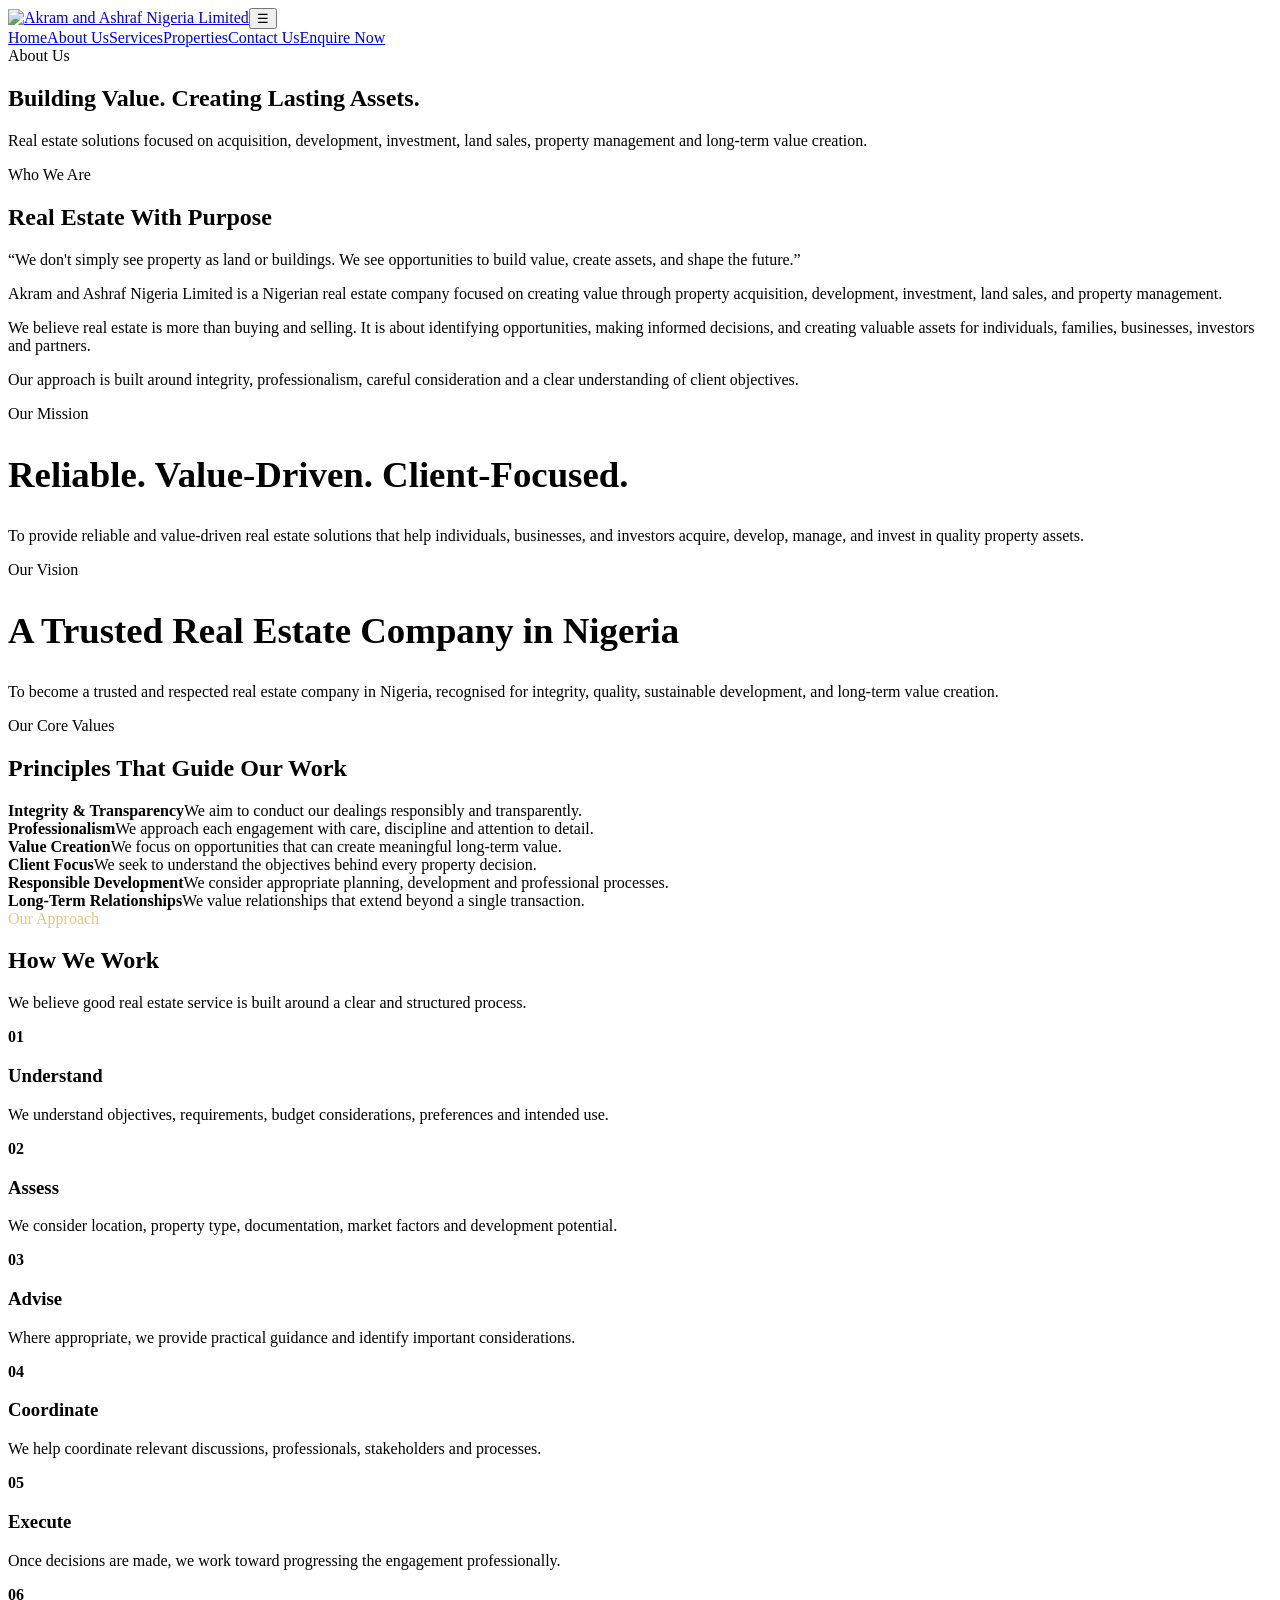
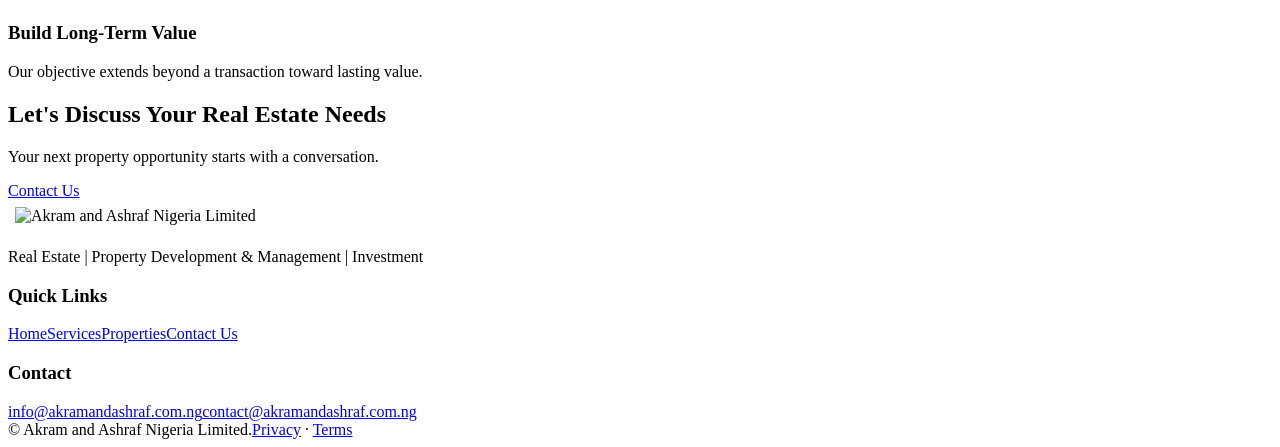
==== about.html @ 578b509a "Add files via upload Upload Akram and Ashraf website" ====
<!doctype html><html lang="en-NG"><head><meta charset="utf-8"><meta name="viewport" content="width=device-width,initial-scale=1"><title>About Us | Akram and Ashraf Nigeria Limited</title><meta name="description" content="Learn about Akram and Ashraf Nigeria Limited, our mission, vision, values and approach to real estate."><link rel="stylesheet" href="assets/styles.css"></head><body><header class="site-header"><div class="container header-inner"><a class="brand" href="index.html"><img src="assets/logo.png" alt="Akram and Ashraf Nigeria Limited"></a><button class="nav-toggle" aria-expanded="false">☰</button><nav class="site-nav"><a href="index.html">Home</a><a class="active" href="about.html">About Us</a><a href="services.html">Services</a><a href="properties.html">Properties</a><a href="contact.html">Contact Us</a><a class="nav-cta" href="contact.html">Enquire Now</a></nav></div></header><main><section class="page-hero"><div class="container"><div class="eyebrow">About Us</div><h1>Building Value. Creating Lasting Assets.</h1><p>Real estate solutions focused on acquisition, development, investment, land sales, property management and long-term value creation.</p></div></section><section class="section"><div class="container about-split"><div><div class="eyebrow">Who We Are</div><h2>Real Estate With Purpose</h2><div class="quote">“We don't simply see property as land or buildings. We see opportunities to build value, create assets, and shape the future.”</div></div><div><p>Akram and Ashraf Nigeria Limited is a Nigerian real estate company focused on creating value through property acquisition, development, investment, land sales, and property management.</p><p>We believe real estate is more than buying and selling. It is about identifying opportunities, making informed decisions, and creating valuable assets for individuals, families, businesses, investors and partners.</p><p>Our approach is built around integrity, professionalism, careful consideration and a clear understanding of client objectives.</p></div></div></section><section class="section section-soft"><div class="container grid-2"><div class="card"><div class="eyebrow">Our Mission</div><h2 style="font-size:2.3rem">Reliable. Value-Driven. Client-Focused.</h2><p>To provide reliable and value-driven real estate solutions that help individuals, businesses, and investors acquire, develop, manage, and invest in quality property assets.</p></div><div class="card"><div class="eyebrow">Our Vision</div><h2 style="font-size:2.3rem">A Trusted Real Estate Company in Nigeria</h2><p>To become a trusted and respected real estate company in Nigeria, recognised for integrity, quality, sustainable development, and long-term value creation.</p></div></div></section><section class="section"><div class="container"><div class="section-head"><div class="eyebrow">Our Core Values</div><h2>Principles That Guide Our Work</h2></div><div class="values"><div class="value"><strong>Integrity & Transparency</strong><span>We aim to conduct our dealings responsibly and transparently.</span></div><div class="value"><strong>Professionalism</strong><span>We approach each engagement with care, discipline and attention to detail.</span></div><div class="value"><strong>Value Creation</strong><span>We focus on opportunities that can create meaningful long-term value.</span></div><div class="value"><strong>Client Focus</strong><span>We seek to understand the objectives behind every property decision.</span></div><div class="value"><strong>Responsible Development</strong><span>We consider appropriate planning, development and professional processes.</span></div><div class="value"><strong>Long-Term Relationships</strong><span>We value relationships that extend beyond a single transaction.</span></div></div></div></section><section class="section section-dark"><div class="container"><div class="section-head"><div class="eyebrow" style="color:#e6c77f">Our Approach</div><h2>How We Work</h2><p>We believe good real estate service is built around a clear and structured process.</p></div><div class="process"><div class="step"><strong>01</strong><h3>Understand</h3><p>We understand objectives, requirements, budget considerations, preferences and intended use.</p></div><div class="step"><strong>02</strong><h3>Assess</h3><p>We consider location, property type, documentation, market factors and development potential.</p></div><div class="step"><strong>03</strong><h3>Advise</h3><p>Where appropriate, we provide practical guidance and identify important considerations.</p></div><div class="step"><strong>04</strong><h3>Coordinate</h3><p>We help coordinate relevant discussions, professionals, stakeholders and processes.</p></div><div class="step"><strong>05</strong><h3>Execute</h3><p>Once decisions are made, we work toward progressing the engagement professionally.</p></div><div class="step"><strong>06</strong><h3>Build Long-Term Value</h3><p>Our objective extends beyond a transaction toward lasting value.</p></div></div></div></section><section class="cta"><div class="container"><h2>Let's Discuss Your Real Estate Needs</h2><p>Your next property opportunity starts with a conversation.</p><a class="btn btn-secondary" href="contact.html">Contact Us</a></div></section></main><footer class="footer"><div class="container footer-grid"><div><img src="assets/logo.png" alt="Akram and Ashraf Nigeria Limited" style="width:190px;background:#fff;padding:7px;border-radius:8px"><p>Real Estate | Property Development & Management | Investment</p></div><div><h3>Quick Links</h3><div class="footer-links"><a href="index.html">Home</a><a href="services.html">Services</a><a href="properties.html">Properties</a><a href="contact.html">Contact Us</a></div></div><div><h3>Contact</h3><div class="footer-links"><a href="mailto:info@akramandashraf.com.ng">info@akramandashraf.com.ng</a><a href="mailto:contact@akramandashraf.com.ng">contact@akramandashraf.com.ng</a></div></div></div><div class="container footer-bottom"><span>© <span data-year></span> Akram and Ashraf Nigeria Limited.</span><span><a href="privacy.html">Privacy</a> · <a href="terms.html">Terms</a></span></div></footer><script src="assets/site.js"></script></body></html>
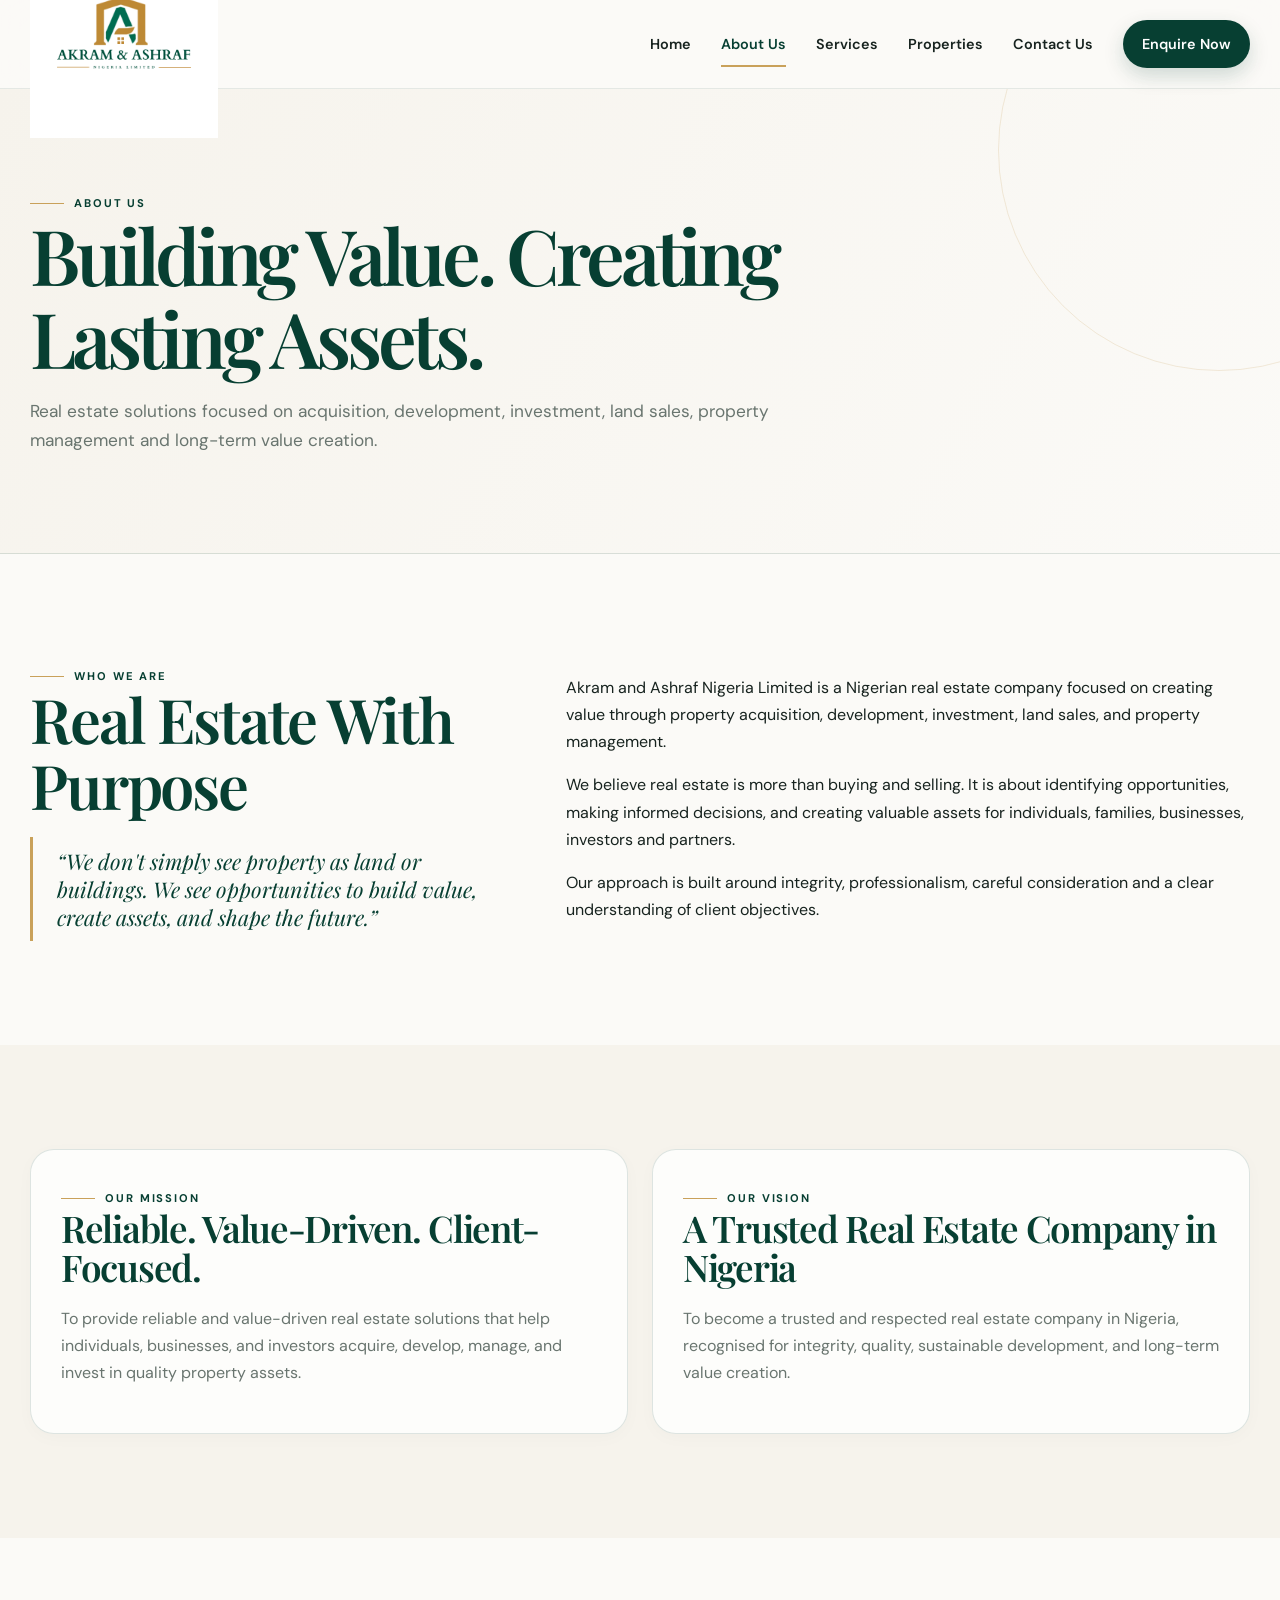
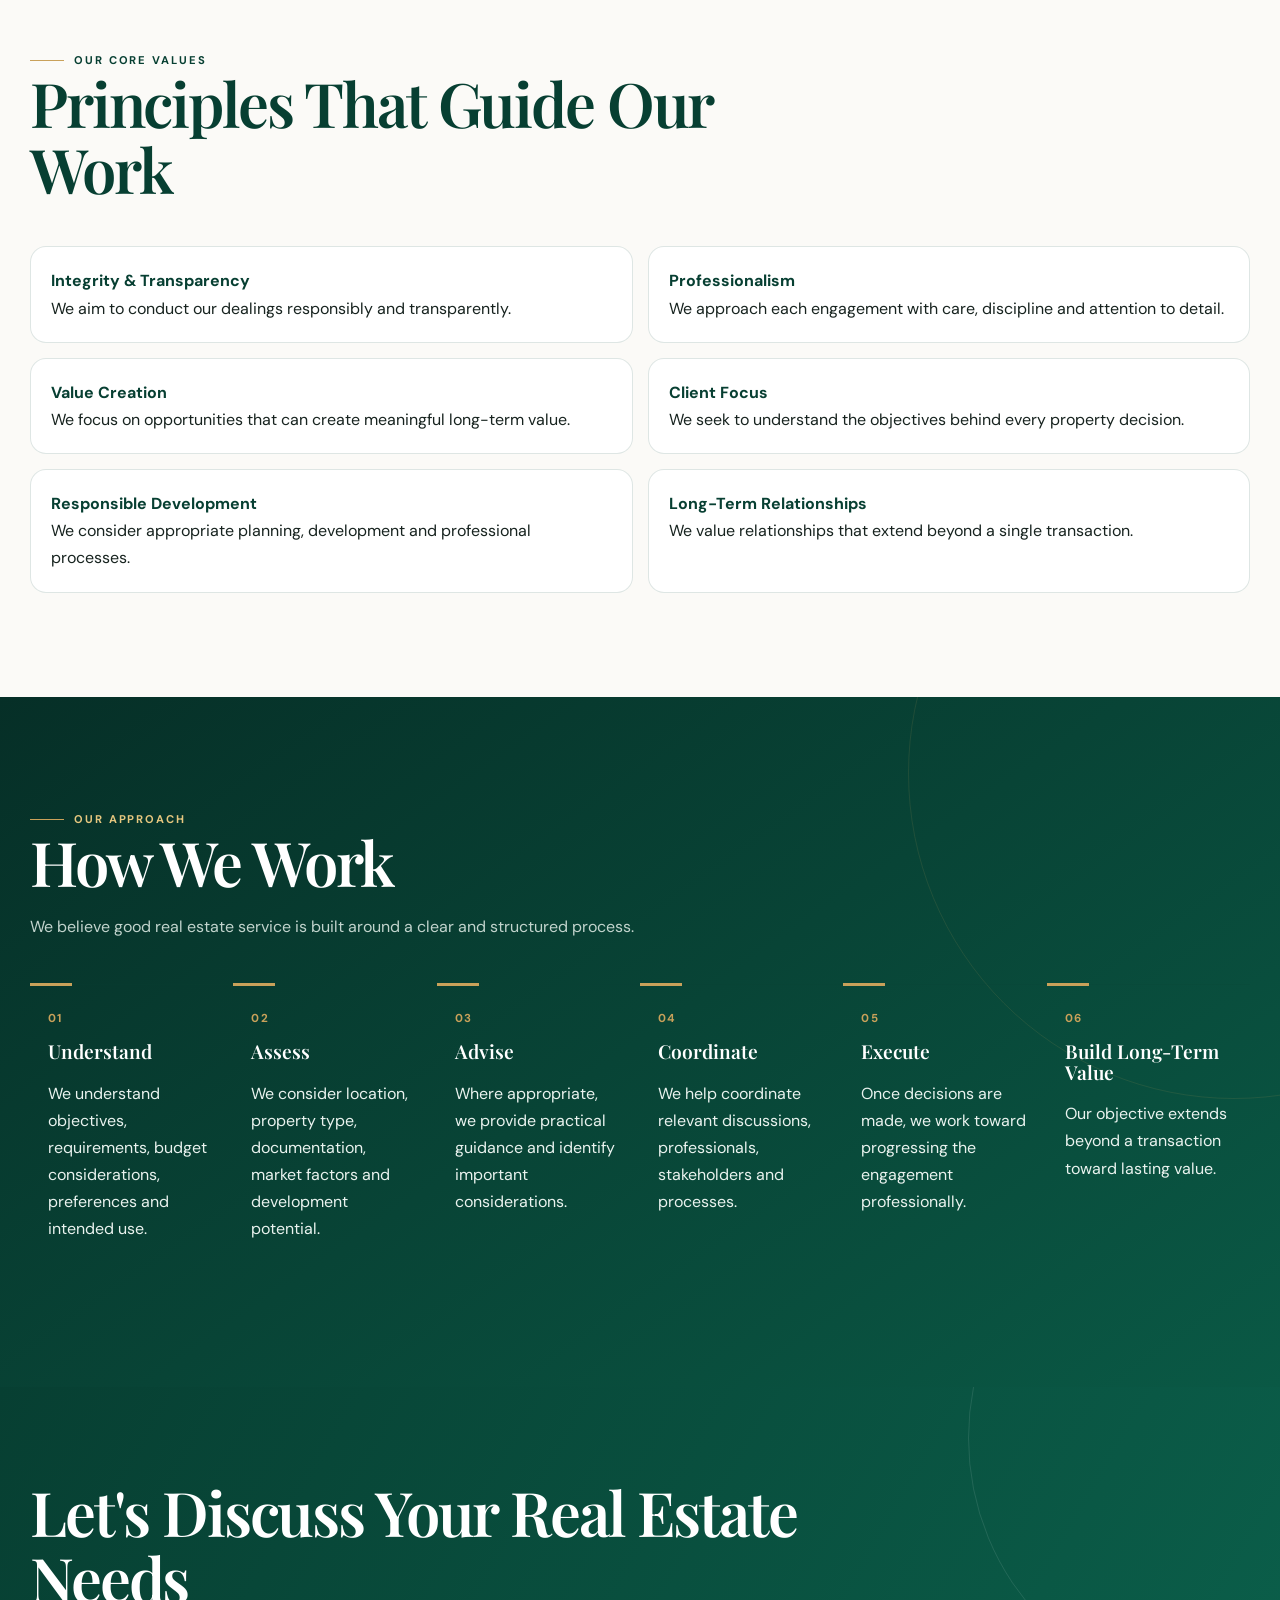
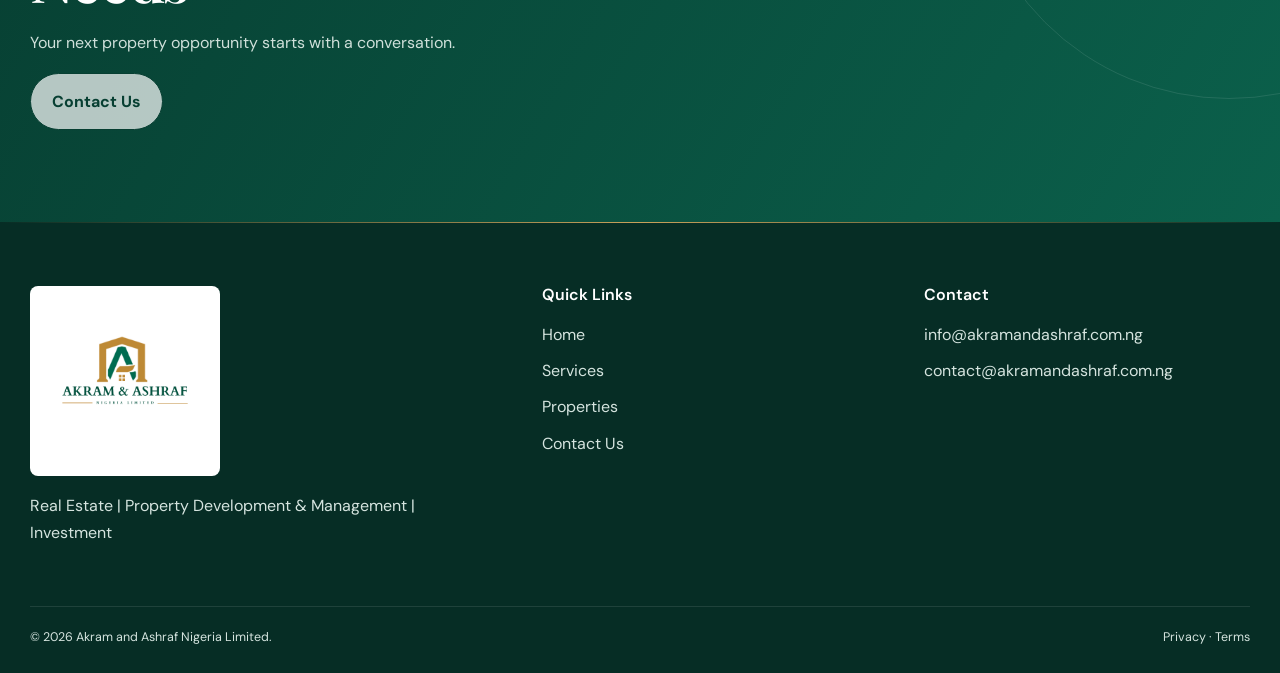
==== commit 74d151b1: "Add files via upload" ====
--- a/about.html
+++ b/about.html
@@ -1 +1 @@
-<!doctype html><html lang="en-NG"><head><meta charset="utf-8"><meta name="viewport" content="width=device-width,initial-scale=1"><title>About Us | Akram and Ashraf Nigeria Limited</title><meta name="description" content="Learn about Akram and Ashraf Nigeria Limited, our mission, vision, values and approach to real estate."><link rel="stylesheet" href="assets/styles.css"></head><body><header class="site-header"><div class="container header-inner"><a class="brand" href="index.html"><img src="assets/logo.png" alt="Akram and Ashraf Nigeria Limited"></a><button class="nav-toggle" aria-expanded="false">☰</button><nav class="site-nav"><a href="index.html">Home</a><a class="active" href="about.html">About Us</a><a href="services.html">Services</a><a href="properties.html">Properties</a><a href="contact.html">Contact Us</a><a class="nav-cta" href="contact.html">Enquire Now</a></nav></div></header><main><section class="page-hero"><div class="container"><div class="eyebrow">About Us</div><h1>Building Value. Creating Lasting Assets.</h1><p>Real estate solutions focused on acquisition, development, investment, land sales, property management and long-term value creation.</p></div></section><section class="section"><div class="container about-split"><div><div class="eyebrow">Who We Are</div><h2>Real Estate With Purpose</h2><div class="quote">“We don't simply see property as land or buildings. We see opportunities to build value, create assets, and shape the future.”</div></div><div><p>Akram and Ashraf Nigeria Limited is a Nigerian real estate company focused on creating value through property acquisition, development, investment, land sales, and property management.</p><p>We believe real estate is more than buying and selling. It is about identifying opportunities, making informed decisions, and creating valuable assets for individuals, families, businesses, investors and partners.</p><p>Our approach is built around integrity, professionalism, careful consideration and a clear understanding of client objectives.</p></div></div></section><section class="section section-soft"><div class="container grid-2"><div class="card"><div class="eyebrow">Our Mission</div><h2 style="font-size:2.3rem">Reliable. Value-Driven. Client-Focused.</h2><p>To provide reliable and value-driven real estate solutions that help individuals, businesses, and investors acquire, develop, manage, and invest in quality property assets.</p></div><div class="card"><div class="eyebrow">Our Vision</div><h2 style="font-size:2.3rem">A Trusted Real Estate Company in Nigeria</h2><p>To become a trusted and respected real estate company in Nigeria, recognised for integrity, quality, sustainable development, and long-term value creation.</p></div></div></section><section class="section"><div class="container"><div class="section-head"><div class="eyebrow">Our Core Values</div><h2>Principles That Guide Our Work</h2></div><div class="values"><div class="value"><strong>Integrity & Transparency</strong><span>We aim to conduct our dealings responsibly and transparently.</span></div><div class="value"><strong>Professionalism</strong><span>We approach each engagement with care, discipline and attention to detail.</span></div><div class="value"><strong>Value Creation</strong><span>We focus on opportunities that can create meaningful long-term value.</span></div><div class="value"><strong>Client Focus</strong><span>We seek to understand the objectives behind every property decision.</span></div><div class="value"><strong>Responsible Development</strong><span>We consider appropriate planning, development and professional processes.</span></div><div class="value"><strong>Long-Term Relationships</strong><span>We value relationships that extend beyond a single transaction.</span></div></div></div></section><section class="section section-dark"><div class="container"><div class="section-head"><div class="eyebrow" style="color:#e6c77f">Our Approach</div><h2>How We Work</h2><p>We believe good real estate service is built around a clear and structured process.</p></div><div class="process"><div class="step"><strong>01</strong><h3>Understand</h3><p>We understand objectives, requirements, budget considerations, preferences and intended use.</p></div><div class="step"><strong>02</strong><h3>Assess</h3><p>We consider location, property type, documentation, market factors and development potential.</p></div><div class="step"><strong>03</strong><h3>Advise</h3><p>Where appropriate, we provide practical guidance and identify important considerations.</p></div><div class="step"><strong>04</strong><h3>Coordinate</h3><p>We help coordinate relevant discussions, professionals, stakeholders and processes.</p></div><div class="step"><strong>05</strong><h3>Execute</h3><p>Once decisions are made, we work toward progressing the engagement professionally.</p></div><div class="step"><strong>06</strong><h3>Build Long-Term Value</h3><p>Our objective extends beyond a transaction toward lasting value.</p></div></div></div></section><section class="cta"><div class="container"><h2>Let's Discuss Your Real Estate Needs</h2><p>Your next property opportunity starts with a conversation.</p><a class="btn btn-secondary" href="contact.html">Contact Us</a></div></section></main><footer class="footer"><div class="container footer-grid"><div><img src="assets/logo.png" alt="Akram and Ashraf Nigeria Limited" style="width:190px;background:#fff;padding:7px;border-radius:8px"><p>Real Estate | Property Development & Management | Investment</p></div><div><h3>Quick Links</h3><div class="footer-links"><a href="index.html">Home</a><a href="services.html">Services</a><a href="properties.html">Properties</a><a href="contact.html">Contact Us</a></div></div><div><h3>Contact</h3><div class="footer-links"><a href="mailto:info@akramandashraf.com.ng">info@akramandashraf.com.ng</a><a href="mailto:contact@akramandashraf.com.ng">contact@akramandashraf.com.ng</a></div></div></div><div class="container footer-bottom"><span>© <span data-year></span> Akram and Ashraf Nigeria Limited.</span><span><a href="privacy.html">Privacy</a> · <a href="terms.html">Terms</a></span></div></footer><script src="assets/site.js"></script></body></html>
+<!doctype html><html lang="en-NG"><head><meta charset="utf-8"><meta name="viewport" content="width=device-width,initial-scale=1"><title>About Us | Akram and Ashraf Nigeria Limited</title><meta name="description" content="Learn about Akram and Ashraf Nigeria Limited, our mission, vision, values and approach to real estate."><link rel="stylesheet" href="assets/premium.css"></head><body><header class="site-header"><div class="container header-inner"><a class="brand" href="index.html"><img src="assets/logo.png" alt="Akram and Ashraf Nigeria Limited"></a><button class="nav-toggle" aria-expanded="false">☰</button><nav class="site-nav"><a href="index.html">Home</a><a class="active" href="about.html">About Us</a><a href="services.html">Services</a><a href="properties.html">Properties</a><a href="contact.html">Contact Us</a><a class="nav-cta" href="contact.html">Enquire Now</a></nav></div></header><main><section class="page-hero"><div class="container"><div class="eyebrow">About Us</div><h1>Building Value. Creating Lasting Assets.</h1><p>Real estate solutions focused on acquisition, development, investment, land sales, property management and long-term value creation.</p></div></section><section class="section"><div class="container about-split"><div><div class="eyebrow">Who We Are</div><h2>Real Estate With Purpose</h2><div class="quote">“We don't simply see property as land or buildings. We see opportunities to build value, create assets, and shape the future.”</div></div><div><p>Akram and Ashraf Nigeria Limited is a Nigerian real estate company focused on creating value through property acquisition, development, investment, land sales, and property management.</p><p>We believe real estate is more than buying and selling. It is about identifying opportunities, making informed decisions, and creating valuable assets for individuals, families, businesses, investors and partners.</p><p>Our approach is built around integrity, professionalism, careful consideration and a clear understanding of client objectives.</p></div></div></section><section class="section section-soft"><div class="container grid-2"><div class="card"><div class="eyebrow">Our Mission</div><h2 style="font-size:2.3rem">Reliable. Value-Driven. Client-Focused.</h2><p>To provide reliable and value-driven real estate solutions that help individuals, businesses, and investors acquire, develop, manage, and invest in quality property assets.</p></div><div class="card"><div class="eyebrow">Our Vision</div><h2 style="font-size:2.3rem">A Trusted Real Estate Company in Nigeria</h2><p>To become a trusted and respected real estate company in Nigeria, recognised for integrity, quality, sustainable development, and long-term value creation.</p></div></div></section><section class="section"><div class="container"><div class="section-head"><div class="eyebrow">Our Core Values</div><h2>Principles That Guide Our Work</h2></div><div class="values"><div class="value"><strong>Integrity & Transparency</strong><span>We aim to conduct our dealings responsibly and transparently.</span></div><div class="value"><strong>Professionalism</strong><span>We approach each engagement with care, discipline and attention to detail.</span></div><div class="value"><strong>Value Creation</strong><span>We focus on opportunities that can create meaningful long-term value.</span></div><div class="value"><strong>Client Focus</strong><span>We seek to understand the objectives behind every property decision.</span></div><div class="value"><strong>Responsible Development</strong><span>We consider appropriate planning, development and professional processes.</span></div><div class="value"><strong>Long-Term Relationships</strong><span>We value relationships that extend beyond a single transaction.</span></div></div></div></section><section class="section section-dark"><div class="container"><div class="section-head"><div class="eyebrow" style="color:#e6c77f">Our Approach</div><h2>How We Work</h2><p>We believe good real estate service is built around a clear and structured process.</p></div><div class="process"><div class="step"><strong>01</strong><h3>Understand</h3><p>We understand objectives, requirements, budget considerations, preferences and intended use.</p></div><div class="step"><strong>02</strong><h3>Assess</h3><p>We consider location, property type, documentation, market factors and development potential.</p></div><div class="step"><strong>03</strong><h3>Advise</h3><p>Where appropriate, we provide practical guidance and identify important considerations.</p></div><div class="step"><strong>04</strong><h3>Coordinate</h3><p>We help coordinate relevant discussions, professionals, stakeholders and processes.</p></div><div class="step"><strong>05</strong><h3>Execute</h3><p>Once decisions are made, we work toward progressing the engagement professionally.</p></div><div class="step"><strong>06</strong><h3>Build Long-Term Value</h3><p>Our objective extends beyond a transaction toward lasting value.</p></div></div></div></section><section class="cta"><div class="container"><h2>Let's Discuss Your Real Estate Needs</h2><p>Your next property opportunity starts with a conversation.</p><a class="btn btn-secondary" href="contact.html">Contact Us</a></div></section></main><footer class="footer"><div class="container footer-grid"><div><img src="assets/logo.png" alt="Akram and Ashraf Nigeria Limited" style="width:190px;background:#fff;padding:7px;border-radius:8px"><p>Real Estate | Property Development & Management | Investment</p></div><div><h3>Quick Links</h3><div class="footer-links"><a href="index.html">Home</a><a href="services.html">Services</a><a href="properties.html">Properties</a><a href="contact.html">Contact Us</a></div></div><div><h3>Contact</h3><div class="footer-links"><a href="mailto:info@akramandashraf.com.ng">info@akramandashraf.com.ng</a><a href="mailto:contact@akramandashraf.com.ng">contact@akramandashraf.com.ng</a></div></div></div><div class="container footer-bottom"><span>© <span data-year></span> Akram and Ashraf Nigeria Limited.</span><span><a href="privacy.html">Privacy</a> · <a href="terms.html">Terms</a></span></div></footer><script src="assets/site.js"></script></body></html>
--- a/assets/premium.css
+++ b/assets/premium.css
@@ -0,0 +1,92 @@
+@import url('https://fonts.googleapis.com/css2?family=DM+Sans:wght@400;500;600;700&family=Playfair+Display:wght@500;600;700&display=swap');
+
+:root{
+  --green:#073f32;--green-2:#0b604b;--green-3:#0e7a5f;--gold:#c9a15a;--gold-light:#e7d3a5;
+  --cream:#f6f3ec;--paper:#fbfaf7;--ink:#17231f;--muted:#69756f;--white:#fff;
+  --line:rgba(7,63,50,.13);--shadow:0 24px 70px rgba(7,63,50,.12);--shadow-soft:0 12px 35px rgba(7,63,50,.08);
+  --radius:24px;--max:1220px
+}
+*{box-sizing:border-box}
+html{scroll-behavior:smooth}
+body{margin:0;font-family:'DM Sans',ui-sans-serif,system-ui,sans-serif;color:var(--ink);background:var(--paper);line-height:1.7;overflow-x:hidden}
+body:before{content:"";position:fixed;inset:0;pointer-events:none;opacity:.035;background-image:radial-gradient(#073f32 .7px,transparent .7px);background-size:8px 8px;z-index:-1}
+a{color:inherit;text-decoration:none}img{max-width:100%;display:block}button,input,select,textarea{font:inherit}button{cursor:pointer}
+.container{width:min(var(--max),calc(100% - 48px));margin:auto}
+
+/* Premium loading / scroll polish */
+body:after{content:"";position:fixed;left:0;top:0;width:0;height:3px;background:linear-gradient(90deg,var(--gold),#f0dfb6,var(--green-3));z-index:9999;transition:width .1s linear}
+body.scroll-progress:after{width:var(--scroll-progress,0%)}
+
+.topbar{background:var(--green);color:#eaf2ee;font-size:.78rem;letter-spacing:.02em}
+.topbar .container{display:flex;justify-content:space-between;gap:20px;padding:8px 0}.topbar a{color:#fff}
+.site-header{position:sticky;top:0;z-index:100;background:rgba(251,250,247,.84);backdrop-filter:blur(18px);border-bottom:1px solid rgba(7,63,50,.09);transition:.35s ease}
+.site-header.scrolled{background:rgba(251,250,247,.97);box-shadow:0 8px 30px rgba(7,63,50,.08)}
+.header-inner{height:88px;display:flex;align-items:center;justify-content:space-between;gap:28px}.brand img{width:188px;height:auto}
+.site-nav{display:flex;align-items:center;gap:30px;font-weight:600;font-size:.9rem}.site-nav a{position:relative;transition:.25s ease}
+.site-nav a:after{content:"";position:absolute;left:0;bottom:-11px;width:0;height:2px;background:var(--gold);transition:.3s ease}.site-nav a:hover,.site-nav a.active{color:var(--green)}.site-nav a:hover:after,.site-nav a.active:after{width:100%}
+.nav-cta{background:var(--green);color:#fff!important;padding:12px 19px;border-radius:999px;box-shadow:0 8px 20px rgba(7,63,50,.18)}.nav-cta:after{display:none}.nav-cta:hover{background:var(--green-2);transform:translateY(-2px)}
+.nav-toggle{display:none;border:0;background:transparent;font-size:1.65rem;color:var(--green)}
+
+h1,h2,h3{font-family:'Playfair Display',Georgia,serif;line-height:1.08;color:var(--green);margin:0 0 18px;font-weight:600}h1{font-size:clamp(3.2rem,7vw,6.5rem);letter-spacing:-.055em}h2{font-size:clamp(2.2rem,4.8vw,4rem);letter-spacing:-.035em}h3{font-size:1.45rem}.lead{font-size:1.08rem;color:#53625d;max-width:720px}
+.eyebrow{display:inline-flex;gap:10px;align-items:center;color:var(--green);font-weight:700;letter-spacing:.17em;text-transform:uppercase;font-size:.7rem}.eyebrow:before{content:"";width:34px;height:1px;background:var(--gold)}
+.gold{color:var(--gold)}
+
+/* Hero */
+.hero{position:relative;isolation:isolate;overflow:hidden;padding:112px 0 92px;background:linear-gradient(115deg,#f3f0e8 0%,#fbfaf7 48%,#e7f0eb 100%)}
+.hero:before{content:"";position:absolute;width:760px;height:760px;border:1px solid rgba(201,161,90,.25);border-radius:50%;right:-290px;top:-360px;animation:slowSpin 30s linear infinite}
+.hero:after{content:"";position:absolute;width:540px;height:540px;border:1px solid rgba(7,63,50,.11);border-radius:50%;right:-130px;top:-210px;animation:slowSpin 22s linear infinite reverse}
+.hero-grid{display:grid;grid-template-columns:1.12fr .88fr;gap:80px;align-items:center;position:relative;z-index:2}
+.hero-copy{position:relative}.hero-copy:before{content:"";position:absolute;left:-70px;top:12px;width:1px;height:150px;background:linear-gradient(var(--gold),transparent);opacity:.7}
+.hero h1 span{display:block;color:var(--gold)}.hero .actions{margin-top:34px}
+.hero-art{position:relative;min-height:530px;border-radius:36px;overflow:hidden;background:linear-gradient(150deg,#062f27,#0b604b 58%,#123f35);box-shadow:var(--shadow);transform:rotate(1deg)}
+.hero-art:before{content:"";position:absolute;inset:18px;border:1px solid rgba(255,255,255,.16);border-radius:28px}
+.hero-art:after{content:"";position:absolute;width:420px;height:420px;border:1px solid rgba(201,161,90,.6);border-radius:50%;right:-180px;top:-110px;box-shadow:0 0 0 30px rgba(201,161,90,.035),0 0 0 60px rgba(201,161,90,.025)}
+.arch{position:absolute;left:13%;right:13%;bottom:0;height:76%;border:1px solid rgba(255,255,255,.14);border-bottom:0;border-radius:240px 240px 0 0;overflow:hidden}
+.arch:before{content:"";position:absolute;inset:10% 11% 0;border:1px solid rgba(255,255,255,.1);border-bottom:0;border-radius:180px 180px 0 0}
+.arch:after{content:"";position:absolute;left:50%;top:14%;bottom:0;width:1px;background:rgba(255,255,255,.1);box-shadow:-105px 40px 0 rgba(255,255,255,.06),105px 40px 0 rgba(255,255,255,.06)}
+.hero-visual{position:relative;min-height:590px;border-radius:36px;overflow:hidden;box-shadow:var(--shadow);transform:rotate(1deg);background:#0a4f3f}.hero-visual>img{position:absolute;inset:0;width:100%;height:100%;object-fit:cover;object-position:center}.hero-image-overlay{position:absolute;inset:0;background:linear-gradient(180deg,rgba(4,39,32,.08) 15%,rgba(4,39,32,.18) 40%,rgba(4,39,32,.84) 100%)}.hero-visual:before{content:"";position:absolute;inset:18px;border:1px solid rgba(255,255,255,.2);border-radius:28px;z-index:2;pointer-events:none}.hero-visual:after{content:"";position:absolute;width:420px;height:420px;border:1px solid rgba(201,161,90,.58);border-radius:50%;right:-180px;top:-110px;box-shadow:0 0 0 30px rgba(201,161,90,.035),0 0 0 60px rgba(201,161,90,.025);z-index:1;pointer-events:none}.hero-card{position:absolute;left:28px;bottom:28px;right:28px;background:rgba(4,39,32,.86);border:1px solid rgba(255,255,255,.16);backdrop-filter:blur(16px);color:#fff;border-radius:24px;padding:26px;box-shadow:0 20px 50px rgba(0,0,0,.2);z-index:3}.image-label{position:absolute;right:24px;top:24px;z-index:4;background:rgba(4,39,32,.7);color:#f1eee5;border:1px solid rgba(255,255,255,.16);padding:7px 11px;border-radius:999px;font-size:.64rem;font-weight:700;letter-spacing:.05em;backdrop-filter:blur(10px)}
+.hero-card h2,.hero-card h3{color:#fff}.hero-card p{color:#c9d8d2}.hero-card:after{content:"100 HA";position:absolute;right:-8px;bottom:-38px;font:700 7rem 'Playfair Display',serif;color:rgba(255,255,255,.035);pointer-events:none}
+.metric-grid{display:grid;grid-template-columns:repeat(2,1fr);gap:10px;margin-top:20px}.metric{border:1px solid rgba(255,255,255,.12);padding:13px;border-radius:14px;background:rgba(255,255,255,.035)}.metric small{display:block;color:#a9c2b8;font-size:.66rem;text-transform:uppercase;letter-spacing:.12em}.metric strong{display:block;margin-top:3px;font-size:.88rem}
+
+.actions{display:flex;flex-wrap:wrap;gap:13px}.btn{display:inline-flex;align-items:center;justify-content:center;gap:9px;padding:14px 21px;border-radius:999px;border:1px solid var(--green);font-weight:700;transition:.3s ease;position:relative;overflow:hidden}.btn:before{content:"";position:absolute;inset:0;background:rgba(255,255,255,.13);transform:translateX(-105%);transition:.35s ease}.btn:hover:before{transform:translateX(0)}.btn>*{position:relative}.btn-primary{background:var(--green);color:#fff;box-shadow:0 12px 25px rgba(7,63,50,.17)}.btn-primary:hover{background:var(--green-2);transform:translateY(-3px);box-shadow:0 17px 30px rgba(7,63,50,.22)}.btn-secondary{color:var(--green);background:rgba(255,255,255,.7)}.btn-secondary:hover{background:#fff;transform:translateY(-3px);box-shadow:var(--shadow-soft)}
+
+.section{padding:104px 0}.section-soft{background:var(--cream)}.section-dark{background:linear-gradient(145deg,#062f27,#0a5945);color:#eaf3ef;position:relative;overflow:hidden}.section-dark:after{content:"";position:absolute;width:650px;height:650px;border:1px solid rgba(201,161,90,.12);border-radius:50%;right:-280px;top:-250px}.section-dark>*{position:relative;z-index:1}.section-dark h2,.section-dark h3{color:#fff}.section-head{max-width:780px;margin-bottom:44px}.section-head p{color:var(--muted)}.section-dark .section-head p{color:#c2d4cd}
+.grid-3{display:grid;grid-template-columns:repeat(3,1fr);gap:20px}.grid-2{display:grid;grid-template-columns:repeat(2,1fr);gap:24px}
+.card{border:1px solid var(--line);border-radius:var(--radius);padding:30px;background:rgba(255,255,255,.78);box-shadow:0 4px 18px rgba(7,63,50,.025);transition:.4s cubic-bezier(.2,.7,.2,1);position:relative;overflow:hidden}.card:before{content:"";position:absolute;left:0;top:0;width:100%;height:3px;background:linear-gradient(90deg,var(--gold),transparent);transform:scaleX(0);transform-origin:left;transition:.4s ease}.card:hover{transform:translateY(-8px);box-shadow:var(--shadow)}.card:hover:before{transform:scaleX(1)}
+.icon{width:48px;height:48px;border-radius:15px;background:#eaf1ed;color:var(--green);display:grid;place-items:center;font-weight:800;margin-bottom:21px;border:1px solid rgba(7,63,50,.08)}.service-card p,.card p{color:var(--muted)}.number{color:var(--gold);font-weight:800;letter-spacing:.1em}
+
+/* Property visuals */
+.property-card{border:1px solid var(--line);border-radius:30px;overflow:hidden;background:#fff;box-shadow:var(--shadow-soft);transition:.4s ease}.property-card:hover{transform:translateY(-6px);box-shadow:var(--shadow)}
+.property-visual{height:330px;background:linear-gradient(135deg,#062f27 0%,#0a5b46 58%,#183f36 100%);position:relative;display:flex;align-items:flex-end;padding:26px;color:#fff;overflow:hidden}.property-visual>img{position:absolute;inset:0;width:100%;height:100%;object-fit:cover}.property-image-overlay{position:absolute;inset:0;background:linear-gradient(180deg,rgba(6,47,39,.08),rgba(6,47,39,.78))}.property-visual .image-label{top:auto;right:20px;bottom:20px;font-size:.58rem}.property-visual .property-tag{z-index:3}
+.property-visual:before{content:"";position:absolute;width:360px;height:360px;border:1px solid rgba(201,161,90,.55);border-radius:50%;right:-130px;top:-120px;box-shadow:0 0 0 35px rgba(201,161,90,.035),0 0 0 70px rgba(201,161,90,.02)}
+.property-visual:after{content:"MAITAMA 2";position:absolute;right:25px;top:25px;writing-mode:vertical-rl;font-size:.7rem;letter-spacing:.28em;color:rgba(255,255,255,.45);font-weight:700}
+.property-visual .property-tag{position:relative;z-index:2}.property-tag{background:var(--gold);color:#fff;padding:8px 12px;border-radius:999px;font-size:.68rem;font-weight:800;text-transform:uppercase;letter-spacing:.08em;box-shadow:0 8px 18px rgba(0,0,0,.16)}
+.property-body{padding:32px}.facts{display:grid;grid-template-columns:repeat(2,1fr);gap:12px;margin:22px 0}.fact{background:#f5f7f4;border-radius:14px;padding:14px;border:1px solid rgba(7,63,50,.06)}.fact small{display:block;color:var(--muted);font-size:.66rem;text-transform:uppercase;letter-spacing:.1em}.fact strong{font-size:.9rem}.list{padding-left:18px;color:var(--muted)}
+
+.process{display:grid;grid-template-columns:repeat(6,1fr);gap:0}.step{padding:24px 18px;border-top:1px solid rgba(7,63,50,.16);position:relative}.step:before{content:"";position:absolute;left:0;top:-2px;width:42px;height:3px;background:var(--gold)}.step strong{display:block;color:var(--gold);font-size:.72rem;letter-spacing:.12em;margin-bottom:12px}.step h3{font-size:1.2rem}
+.audiences{display:grid;grid-template-columns:repeat(3,1fr);gap:16px}.audience{padding:22px;border:1px solid rgba(255,255,255,.15);border-radius:18px;background:rgba(255,255,255,.035);transition:.35s}.audience:hover{transform:translateY(-5px);border-color:rgba(201,161,90,.55);background:rgba(255,255,255,.055)}.audience p{color:#c3d5ce;margin:8px 0 0}
+
+.cta{padding:92px 0;background:linear-gradient(120deg,#073f32,#0b604b);color:#fff;position:relative;overflow:hidden}.cta:before{content:"";position:absolute;width:520px;height:520px;border:1px solid rgba(255,255,255,.1);border-radius:50%;right:-210px;top:-210px}.cta h2{color:#fff;max-width:900px}.cta p{color:#cfe0da;max-width:720px}
+.footer{background:#062d25;color:#d5e4df;padding:64px 0 25px;position:relative}.footer:before{content:"";position:absolute;left:0;right:0;top:0;height:1px;background:linear-gradient(90deg,transparent,var(--gold),transparent)}.footer-grid{display:grid;grid-template-columns:1.4fr 1fr 1fr;gap:55px}.footer h3{color:#fff;font-size:1rem;font-family:'DM Sans',sans-serif}.footer a{color:#d5e4df;transition:.25s}.footer a:hover{color:var(--gold-light);padding-left:3px}.footer-links{display:grid;gap:9px}.footer-bottom{border-top:1px solid rgba(255,255,255,.1);margin-top:44px;padding-top:20px;font-size:.78rem;display:flex;justify-content:space-between;gap:20px}
+
+.page-hero{padding:96px 0 80px;background:linear-gradient(120deg,var(--cream),#fbfaf7);border-bottom:1px solid var(--line);position:relative;overflow:hidden}.page-hero:after{content:"";position:absolute;width:440px;height:440px;border:1px solid rgba(201,161,90,.2);border-radius:50%;right:-160px;top:-160px}.page-hero h1{font-size:clamp(3rem,6vw,5.6rem);max-width:980px}.page-hero p{max-width:780px;color:var(--muted);font-size:1.08rem;position:relative;z-index:1}
+.about-split{display:grid;grid-template-columns:.8fr 1.2fr;gap:80px;align-items:start}.quote{border-left:3px solid var(--gold);padding:10px 0 10px 24px;font:italic 1.35rem 'Playfair Display',Georgia,serif;color:var(--green)}.values{display:grid;grid-template-columns:repeat(2,1fr);gap:15px}.value{padding:20px;border:1px solid var(--line);border-radius:16px;background:#fff}.value strong{display:block;color:var(--green)}
+.service-list{display:grid;gap:24px}.service-detail{padding:36px;border:1px solid var(--line);border-radius:26px;background:#fff;transition:.35s}.service-detail:hover{box-shadow:var(--shadow-soft);transform:translateY(-4px)}.service-detail ul{columns:2}
+.filters{display:grid;grid-template-columns:repeat(3,1fr);gap:14px;padding:20px;border:1px solid var(--line);border-radius:20px;background:#fff;margin-bottom:30px;box-shadow:var(--shadow-soft)}.field{display:grid;gap:7px}.field label{font-weight:700;font-size:.82rem;color:var(--green)}.field input,.field select,.field textarea{width:100%;border:1px solid #d7dfda;border-radius:13px;padding:13px 14px;background:#fff;color:var(--ink);outline:none;transition:.25s}.field input:focus,.field select:focus,.field textarea:focus{border-color:var(--gold);box-shadow:0 0 0 4px rgba(201,161,90,.12)}
+.contact-grid{display:grid;grid-template-columns:.75fr 1.25fr;gap:30px}.contact-panel{background:linear-gradient(145deg,#06372e,#0b604b);color:#fff;border-radius:28px;padding:34px;box-shadow:var(--shadow);position:relative;overflow:hidden}.contact-panel:after{content:"";position:absolute;width:300px;height:300px;border:1px solid rgba(201,161,90,.25);border-radius:50%;right:-130px;top:-100px}.contact-panel>*{position:relative;z-index:1}.contact-panel h2,.contact-panel h3{color:#fff}.contact-panel a{color:#fff}.form-card{border:1px solid var(--line);border-radius:28px;padding:34px;background:#fff;box-shadow:var(--shadow-soft)}.form-grid{display:grid;grid-template-columns:1fr 1fr;gap:18px}.full{grid-column:1/-1}.check-row{display:flex;gap:10px;align-items:flex-start;font-size:.88rem;color:var(--muted)}.form-status{margin-top:16px;padding:15px;border-radius:12px;display:none}.form-status.success{display:block;background:#eaf6ef;color:#185c3f}.form-status.error{display:block;background:#fff0ef;color:#8a2d24}
+
+.legal{max-width:900px}.legal h2{font-size:2rem;margin-top:42px}.legal p,.legal li{color:var(--muted)}[hidden]{display:none!important}.note{font-size:.84rem;color:var(--muted)}.breadcrumb{font-size:.78rem;color:var(--muted);margin-bottom:22px}.property-detail-grid{display:grid;grid-template-columns:1.15fr .85fr;gap:32px}.detail-panel{border:1px solid var(--line);border-radius:26px;padding:30px;background:#fff;box-shadow:var(--shadow-soft)}.keyfacts{display:grid;grid-template-columns:repeat(2,1fr);gap:12px}
+.detail-hero{min-height:500px;border-radius:32px;background:linear-gradient(145deg,#062f27,#0d7357);color:#fff;padding:38px;display:flex;flex-direction:column;justify-content:flex-end;position:relative;overflow:hidden;box-shadow:var(--shadow)}.detail-hero:before{content:"";position:absolute;width:560px;height:560px;border:1px solid rgba(201,161,90,.5);border-radius:50%;right:-200px;top:-170px}.detail-hero:after{content:"MAITAMA 2";position:absolute;right:25px;top:30px;writing-mode:vertical-rl;font:700 .7rem 'DM Sans',sans-serif;letter-spacing:.3em;color:rgba(255,255,255,.4)}.detail-hero>*{position:relative;z-index:1}.mini-map{min-height:260px;border-radius:20px;background:repeating-linear-gradient(45deg,#edf1ee 0,#edf1ee 8px,#e4e9e5 8px,#e4e9e5 10px);display:grid;place-items:center;color:var(--green);font-weight:800}
+.logo-note{font-size:.75rem;color:var(--muted)}
+
+/* Motion */
+.reveal{opacity:0;transform:translateY(28px);transition:opacity .75s ease,transform .75s cubic-bezier(.2,.7,.2,1)}.reveal.revealed{opacity:1;transform:none}.delay-1{transition-delay:.08s}.delay-2{transition-delay:.16s}.delay-3{transition-delay:.24s}.delay-4{transition-delay:.32s}
+.page-enter{animation:pageEnter .7s ease both}.float{animation:float 6s ease-in-out infinite}
+
+@keyframes pageEnter{from{opacity:0;transform:translateY(10px)}to{opacity:1;transform:none}}
+@keyframes float{0%,100%{transform:translateY(0)}50%{transform:translateY(-10px)}}
+@keyframes slowSpin{to{transform:rotate(360deg)}}
+@media(prefers-reduced-motion:reduce){*,*:before,*:after{animation:none!important;transition:none!important;scroll-behavior:auto!important}.reveal{opacity:1;transform:none}}
+
+@media(max-width:1000px){.hero-grid,.about-split,.contact-grid,.property-detail-grid{grid-template-columns:1fr}.hero-grid{gap:50px}.hero-art{min-height:470px}.hero-visual{min-height:500px}.grid-3,.audiences{grid-template-columns:1fr 1fr}.process{grid-template-columns:repeat(3,1fr)}.footer-grid{grid-template-columns:1fr 1fr}.site-nav{display:none;position:absolute;top:88px;left:0;right:0;background:rgba(251,250,247,.98);backdrop-filter:blur(18px);border-bottom:1px solid var(--line);padding:18px 24px;flex-direction:column;align-items:stretch;gap:2px;box-shadow:0 20px 30px rgba(7,63,50,.08)}.site-nav.open{display:flex}.site-nav a{padding:12px 0}.site-nav a:after{bottom:5px}.nav-toggle{display:block}.filters{grid-template-columns:1fr 1fr}.hero-copy:before{display:none}}
+@media(max-width:650px){.container{width:min(var(--max),calc(100% - 30px))}.topbar .container{display:none}.header-inner{height:74px}.brand img{width:154px}.site-nav{top:74px}.hero{padding:72px 0 65px}.hero-art{min-height:410px;border-radius:28px}.hero-visual{min-height:500px;border-radius:28px;transform:none}.hero-visual .hero-card{left:16px;right:16px;bottom:16px;padding:20px}.hero-visual .image-label{top:16px;right:16px;font-size:.56rem}.hero-card{left:16px;right:16px;bottom:16px;padding:20px}.metric-grid{grid-template-columns:1fr 1fr}.section{padding:72px 0}.grid-3,.grid-2,.audiences,.values,.footer-grid{grid-template-columns:1fr}.process{grid-template-columns:1fr 1fr}.facts,.keyfacts{grid-template-columns:1fr}.property-visual{height:245px}.page-hero{padding:68px 0 58px}.footer-bottom{flex-direction:column}.service-detail ul{columns:1}.form-grid{grid-template-columns:1fr}.full{grid-column:auto}h1{font-size:3rem}.hero h1{font-size:3.25rem}.hero-card:after{font-size:5rem}.detail-hero{min-height:400px}.filters{grid-template-columns:1fr}.actions .btn{width:100%}}
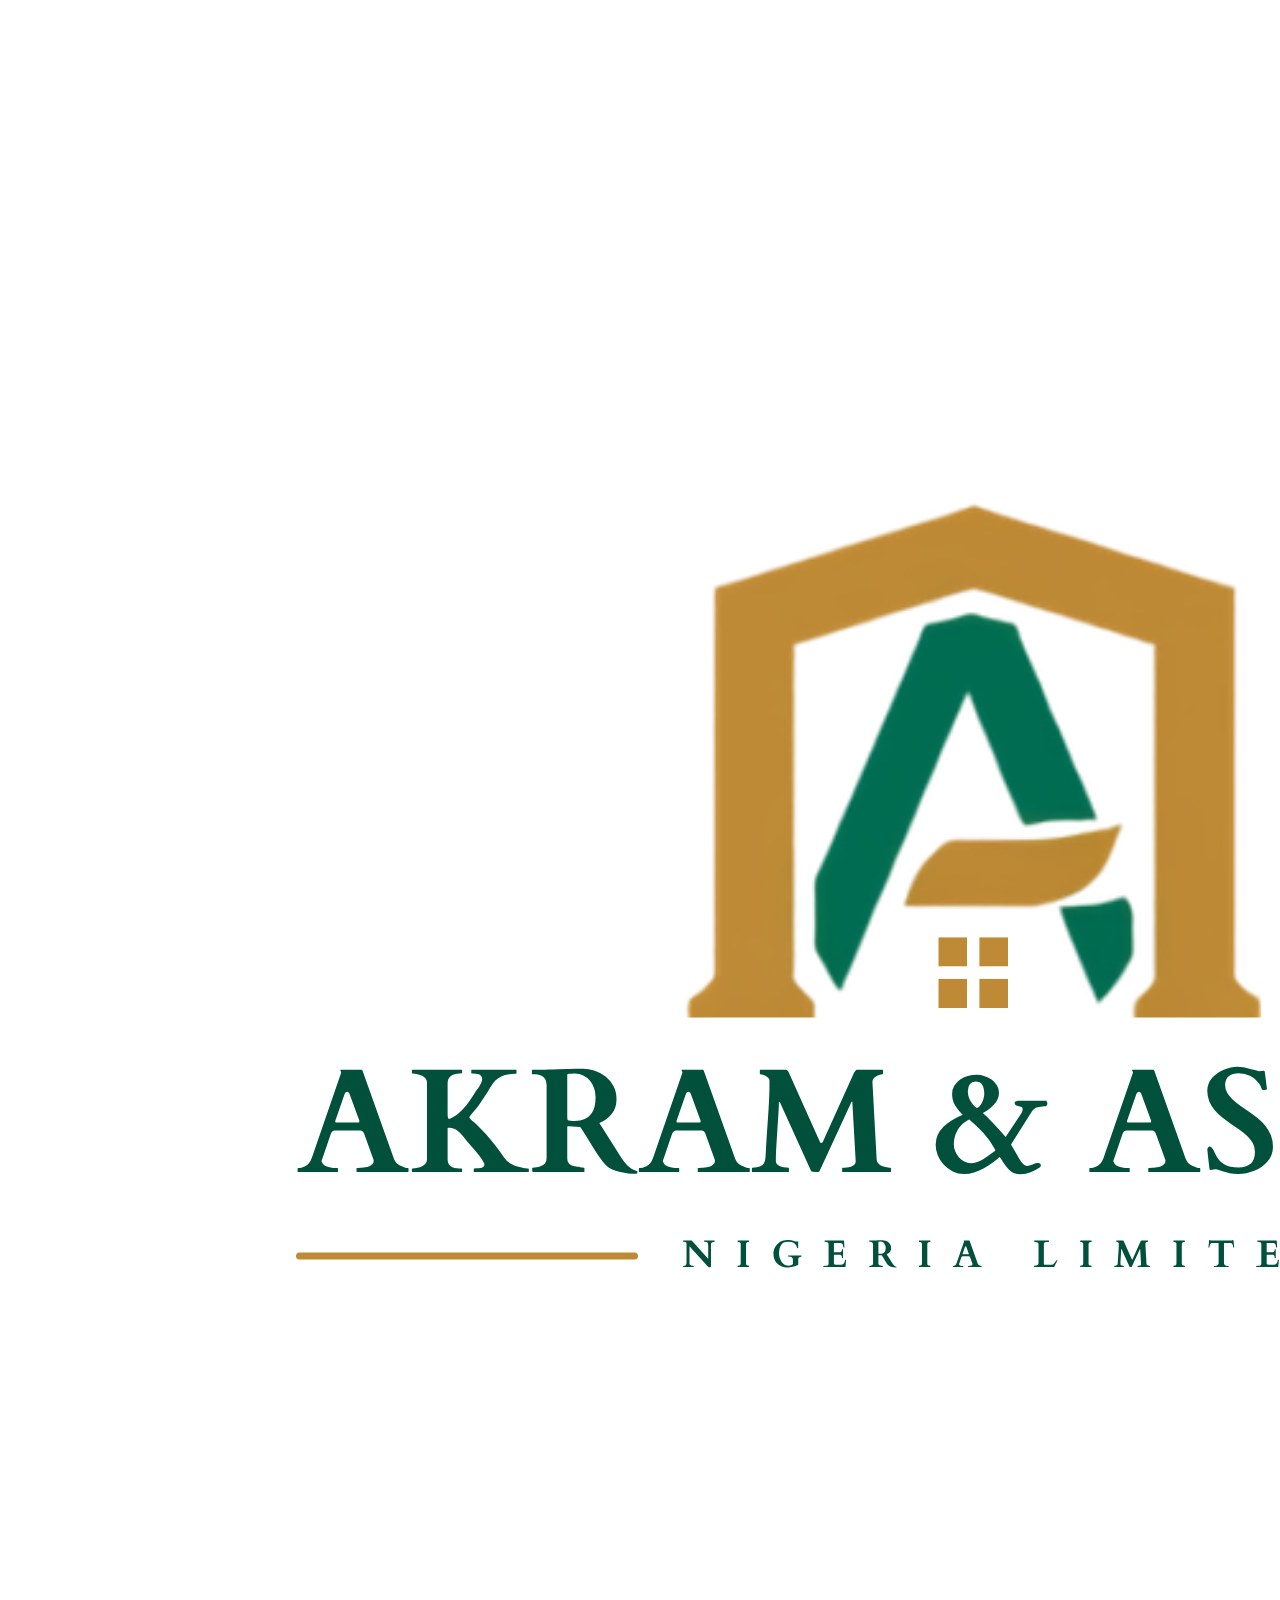
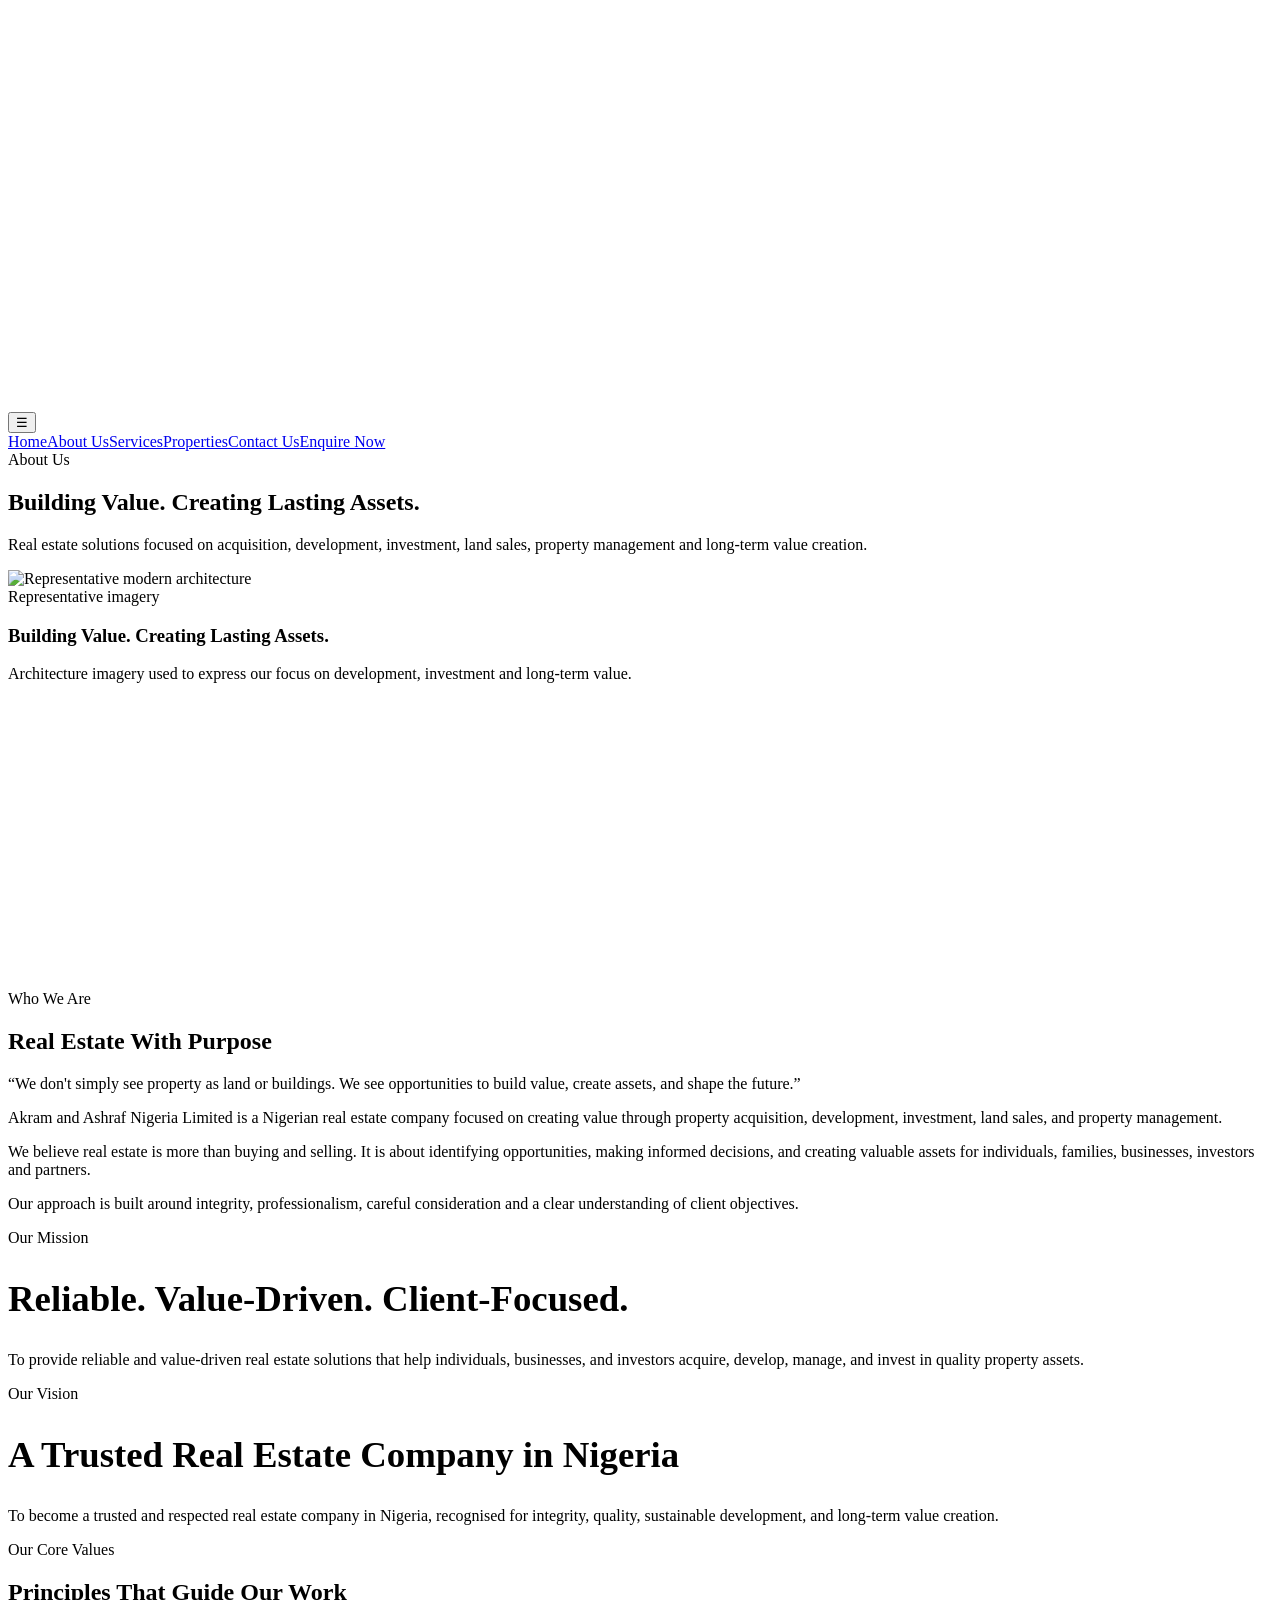
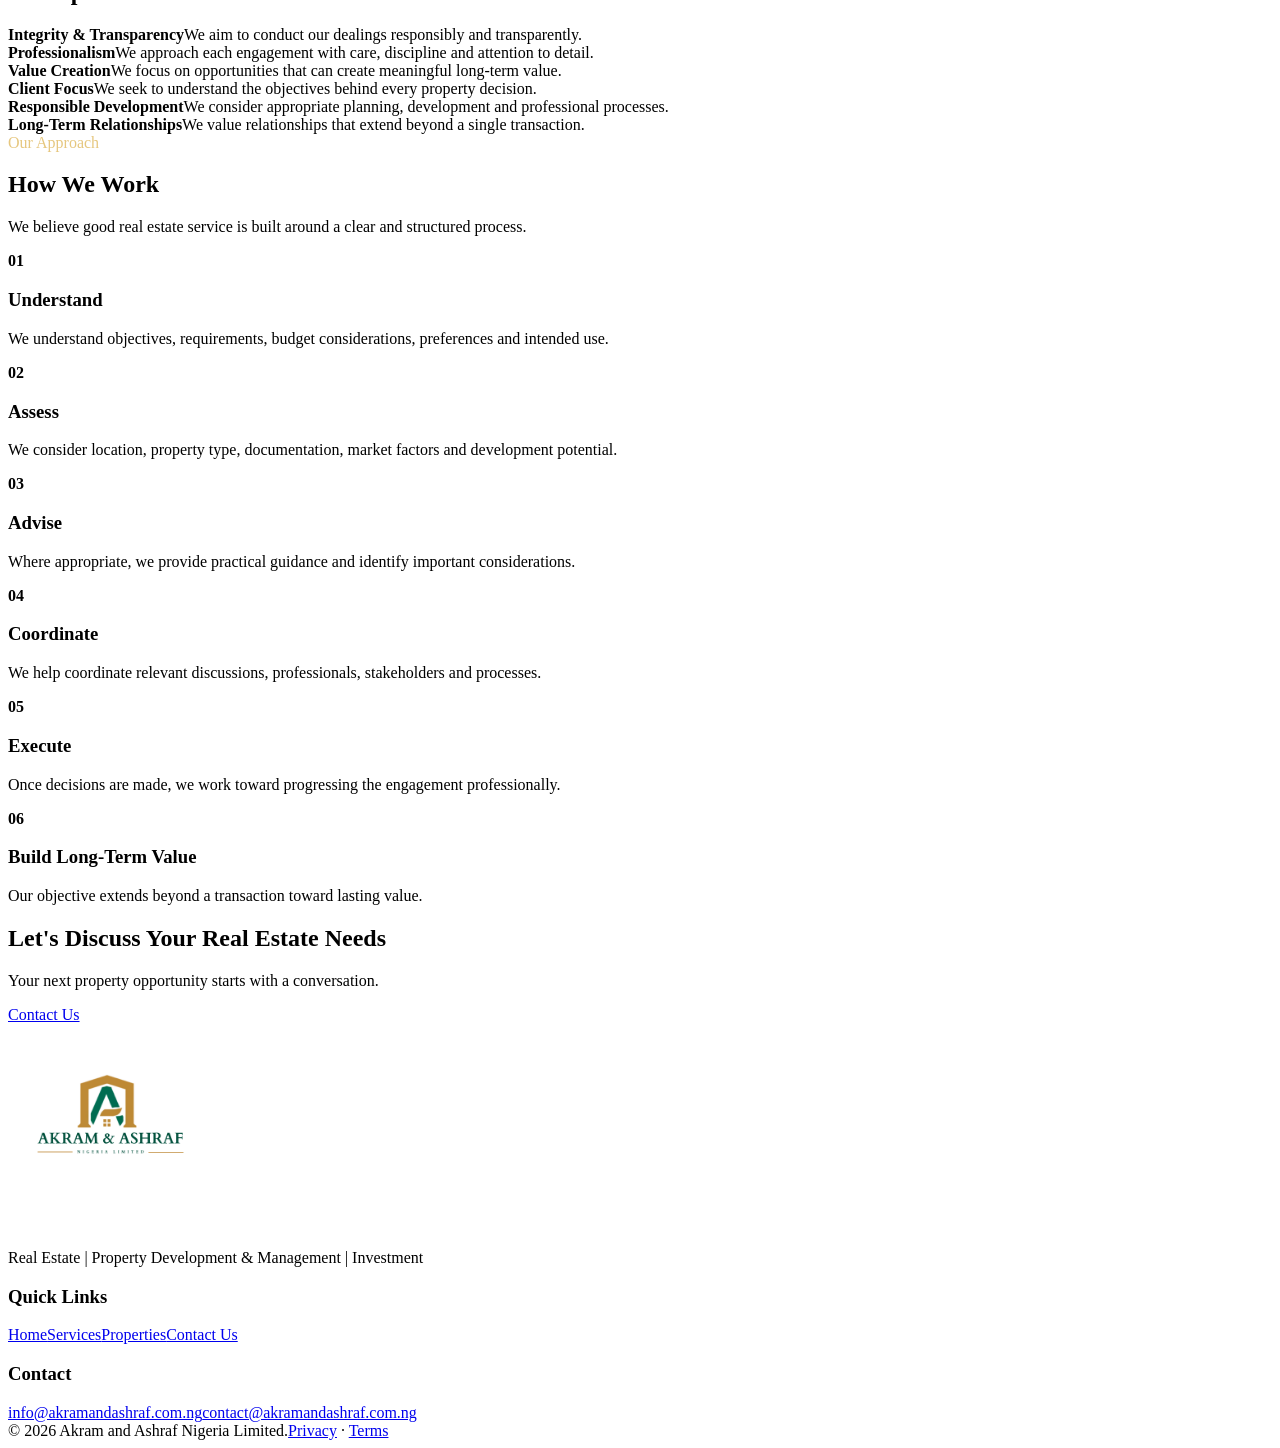
==== commit 77c1b6d1: "Update website to Premium V2" ====
--- a/about.html
+++ b/about.html
@@ -1 +1 @@
-<!doctype html><html lang="en-NG"><head><meta charset="utf-8"><meta name="viewport" content="width=device-width,initial-scale=1"><title>About Us | Akram and Ashraf Nigeria Limited</title><meta name="description" content="Learn about Akram and Ashraf Nigeria Limited, our mission, vision, values and approach to real estate."><link rel="stylesheet" href="assets/premium.css"></head><body><header class="site-header"><div class="container header-inner"><a class="brand" href="index.html"><img src="assets/logo.png" alt="Akram and Ashraf Nigeria Limited"></a><button class="nav-toggle" aria-expanded="false">☰</button><nav class="site-nav"><a href="index.html">Home</a><a class="active" href="about.html">About Us</a><a href="services.html">Services</a><a href="properties.html">Properties</a><a href="contact.html">Contact Us</a><a class="nav-cta" href="contact.html">Enquire Now</a></nav></div></header><main><section class="page-hero"><div class="container"><div class="eyebrow">About Us</div><h1>Building Value. Creating Lasting Assets.</h1><p>Real estate solutions focused on acquisition, development, investment, land sales, property management and long-term value creation.</p></div></section><section class="section"><div class="container about-split"><div><div class="eyebrow">Who We Are</div><h2>Real Estate With Purpose</h2><div class="quote">“We don't simply see property as land or buildings. We see opportunities to build value, create assets, and shape the future.”</div></div><div><p>Akram and Ashraf Nigeria Limited is a Nigerian real estate company focused on creating value through property acquisition, development, investment, land sales, and property management.</p><p>We believe real estate is more than buying and selling. It is about identifying opportunities, making informed decisions, and creating valuable assets for individuals, families, businesses, investors and partners.</p><p>Our approach is built around integrity, professionalism, careful consideration and a clear understanding of client objectives.</p></div></div></section><section class="section section-soft"><div class="container grid-2"><div class="card"><div class="eyebrow">Our Mission</div><h2 style="font-size:2.3rem">Reliable. Value-Driven. Client-Focused.</h2><p>To provide reliable and value-driven real estate solutions that help individuals, businesses, and investors acquire, develop, manage, and invest in quality property assets.</p></div><div class="card"><div class="eyebrow">Our Vision</div><h2 style="font-size:2.3rem">A Trusted Real Estate Company in Nigeria</h2><p>To become a trusted and respected real estate company in Nigeria, recognised for integrity, quality, sustainable development, and long-term value creation.</p></div></div></section><section class="section"><div class="container"><div class="section-head"><div class="eyebrow">Our Core Values</div><h2>Principles That Guide Our Work</h2></div><div class="values"><div class="value"><strong>Integrity & Transparency</strong><span>We aim to conduct our dealings responsibly and transparently.</span></div><div class="value"><strong>Professionalism</strong><span>We approach each engagement with care, discipline and attention to detail.</span></div><div class="value"><strong>Value Creation</strong><span>We focus on opportunities that can create meaningful long-term value.</span></div><div class="value"><strong>Client Focus</strong><span>We seek to understand the objectives behind every property decision.</span></div><div class="value"><strong>Responsible Development</strong><span>We consider appropriate planning, development and professional processes.</span></div><div class="value"><strong>Long-Term Relationships</strong><span>We value relationships that extend beyond a single transaction.</span></div></div></div></section><section class="section section-dark"><div class="container"><div class="section-head"><div class="eyebrow" style="color:#e6c77f">Our Approach</div><h2>How We Work</h2><p>We believe good real estate service is built around a clear and structured process.</p></div><div class="process"><div class="step"><strong>01</strong><h3>Understand</h3><p>We understand objectives, requirements, budget considerations, preferences and intended use.</p></div><div class="step"><strong>02</strong><h3>Assess</h3><p>We consider location, property type, documentation, market factors and development potential.</p></div><div class="step"><strong>03</strong><h3>Advise</h3><p>Where appropriate, we provide practical guidance and identify important considerations.</p></div><div class="step"><strong>04</strong><h3>Coordinate</h3><p>We help coordinate relevant discussions, professionals, stakeholders and processes.</p></div><div class="step"><strong>05</strong><h3>Execute</h3><p>Once decisions are made, we work toward progressing the engagement professionally.</p></div><div class="step"><strong>06</strong><h3>Build Long-Term Value</h3><p>Our objective extends beyond a transaction toward lasting value.</p></div></div></div></section><section class="cta"><div class="container"><h2>Let's Discuss Your Real Estate Needs</h2><p>Your next property opportunity starts with a conversation.</p><a class="btn btn-secondary" href="contact.html">Contact Us</a></div></section></main><footer class="footer"><div class="container footer-grid"><div><img src="assets/logo.png" alt="Akram and Ashraf Nigeria Limited" style="width:190px;background:#fff;padding:7px;border-radius:8px"><p>Real Estate | Property Development & Management | Investment</p></div><div><h3>Quick Links</h3><div class="footer-links"><a href="index.html">Home</a><a href="services.html">Services</a><a href="properties.html">Properties</a><a href="contact.html">Contact Us</a></div></div><div><h3>Contact</h3><div class="footer-links"><a href="mailto:info@akramandashraf.com.ng">info@akramandashraf.com.ng</a><a href="mailto:contact@akramandashraf.com.ng">contact@akramandashraf.com.ng</a></div></div></div><div class="container footer-bottom"><span>© <span data-year></span> Akram and Ashraf Nigeria Limited.</span><span><a href="privacy.html">Privacy</a> · <a href="terms.html">Terms</a></span></div></footer><script src="assets/site.js"></script></body></html>
+<!doctype html><html lang="en-NG"><head><meta charset="utf-8"><meta name="viewport" content="width=device-width,initial-scale=1"><title>About Us | Akram and Ashraf Nigeria Limited</title><meta name="description" content="Learn about Akram and Ashraf Nigeria Limited, our mission, vision, values and approach to real estate."><link rel="stylesheet" href="assets/styles.css"></head><body><header class="site-header"><div class="container header-inner"><a class="brand" href="index.html"><img src="assets/logo.png" alt="Akram and Ashraf Nigeria Limited"></a><button class="nav-toggle" aria-expanded="false">☰</button><nav class="site-nav"><a href="index.html">Home</a><a class="active" href="about.html">About Us</a><a href="services.html">Services</a><a href="properties.html">Properties</a><a href="contact.html">Contact Us</a><a class="nav-cta" href="contact.html">Enquire Now</a></nav></div></header><main><section class="page-hero"><div class="container"><div class="eyebrow">About Us</div><h1>Building Value. Creating Lasting Assets.</h1><p>Real estate solutions focused on acquisition, development, investment, land sales, property management and long-term value creation.</p></div></section><section class="section"><div class="container"><div class="visual-card" style="min-height:420px"><img src="assets/03-modern-tower.jpg" alt="Representative modern architecture"><div class="visual-caption"><span class="representative">Representative imagery</span><h3>Building Value. Creating Lasting Assets.</h3><p>Architecture imagery used to express our focus on development, investment and long-term value.</p></div></div></div></section><section class="section"><div class="container about-split"><div><div class="eyebrow">Who We Are</div><h2>Real Estate With Purpose</h2><div class="quote">“We don't simply see property as land or buildings. We see opportunities to build value, create assets, and shape the future.”</div></div><div><p>Akram and Ashraf Nigeria Limited is a Nigerian real estate company focused on creating value through property acquisition, development, investment, land sales, and property management.</p><p>We believe real estate is more than buying and selling. It is about identifying opportunities, making informed decisions, and creating valuable assets for individuals, families, businesses, investors and partners.</p><p>Our approach is built around integrity, professionalism, careful consideration and a clear understanding of client objectives.</p></div></div></section><section class="section section-soft"><div class="container grid-2"><div class="card"><div class="eyebrow">Our Mission</div><h2 style="font-size:2.3rem">Reliable. Value-Driven. Client-Focused.</h2><p>To provide reliable and value-driven real estate solutions that help individuals, businesses, and investors acquire, develop, manage, and invest in quality property assets.</p></div><div class="card"><div class="eyebrow">Our Vision</div><h2 style="font-size:2.3rem">A Trusted Real Estate Company in Nigeria</h2><p>To become a trusted and respected real estate company in Nigeria, recognised for integrity, quality, sustainable development, and long-term value creation.</p></div></div></section><section class="section"><div class="container"><div class="section-head"><div class="eyebrow">Our Core Values</div><h2>Principles That Guide Our Work</h2></div><div class="values"><div class="value"><strong>Integrity & Transparency</strong><span>We aim to conduct our dealings responsibly and transparently.</span></div><div class="value"><strong>Professionalism</strong><span>We approach each engagement with care, discipline and attention to detail.</span></div><div class="value"><strong>Value Creation</strong><span>We focus on opportunities that can create meaningful long-term value.</span></div><div class="value"><strong>Client Focus</strong><span>We seek to understand the objectives behind every property decision.</span></div><div class="value"><strong>Responsible Development</strong><span>We consider appropriate planning, development and professional processes.</span></div><div class="value"><strong>Long-Term Relationships</strong><span>We value relationships that extend beyond a single transaction.</span></div></div></div></section><section class="section section-dark"><div class="container"><div class="section-head"><div class="eyebrow" style="color:#e6c77f">Our Approach</div><h2>How We Work</h2><p>We believe good real estate service is built around a clear and structured process.</p></div><div class="process"><div class="step"><strong>01</strong><h3>Understand</h3><p>We understand objectives, requirements, budget considerations, preferences and intended use.</p></div><div class="step"><strong>02</strong><h3>Assess</h3><p>We consider location, property type, documentation, market factors and development potential.</p></div><div class="step"><strong>03</strong><h3>Advise</h3><p>Where appropriate, we provide practical guidance and identify important considerations.</p></div><div class="step"><strong>04</strong><h3>Coordinate</h3><p>We help coordinate relevant discussions, professionals, stakeholders and processes.</p></div><div class="step"><strong>05</strong><h3>Execute</h3><p>Once decisions are made, we work toward progressing the engagement professionally.</p></div><div class="step"><strong>06</strong><h3>Build Long-Term Value</h3><p>Our objective extends beyond a transaction toward lasting value.</p></div></div></div></section><section class="cta"><div class="container"><h2>Let's Discuss Your Real Estate Needs</h2><p>Your next property opportunity starts with a conversation.</p><a class="btn btn-secondary" href="contact.html">Contact Us</a></div></section></main><footer class="footer"><div class="container footer-grid"><div><img src="assets/logo.png" alt="Akram and Ashraf Nigeria Limited" style="width:205px"><p>Real Estate | Property Development & Management | Investment</p></div><div><h3>Quick Links</h3><div class="footer-links"><a href="index.html">Home</a><a href="services.html">Services</a><a href="properties.html">Properties</a><a href="contact.html">Contact Us</a></div></div><div><h3>Contact</h3><div class="footer-links"><a href="mailto:info@akramandashraf.com.ng">info@akramandashraf.com.ng</a><a href="mailto:contact@akramandashraf.com.ng">contact@akramandashraf.com.ng</a></div></div></div><div class="container footer-bottom"><span>© <span data-year></span> Akram and Ashraf Nigeria Limited.</span><span><a href="privacy.html">Privacy</a> · <a href="terms.html">Terms</a></span></div></footer><script src="assets/site.js"></script></body></html>
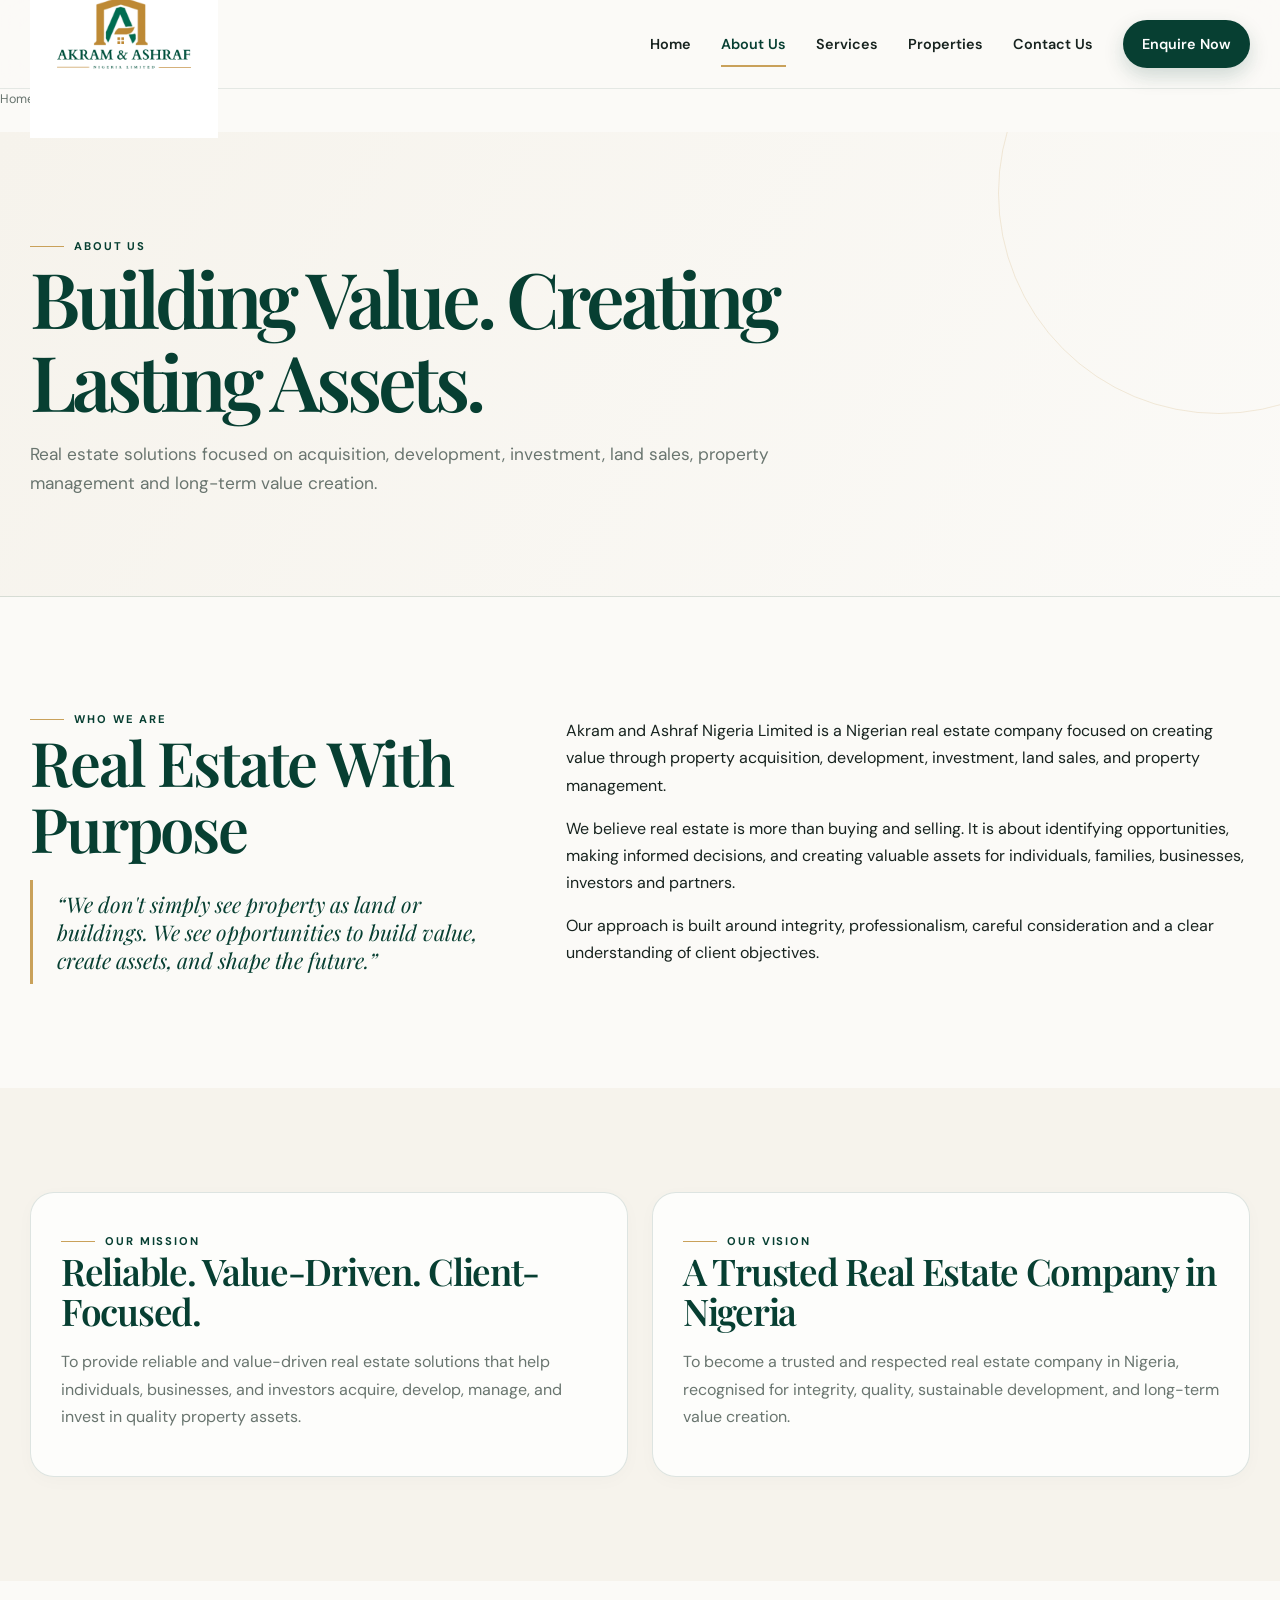
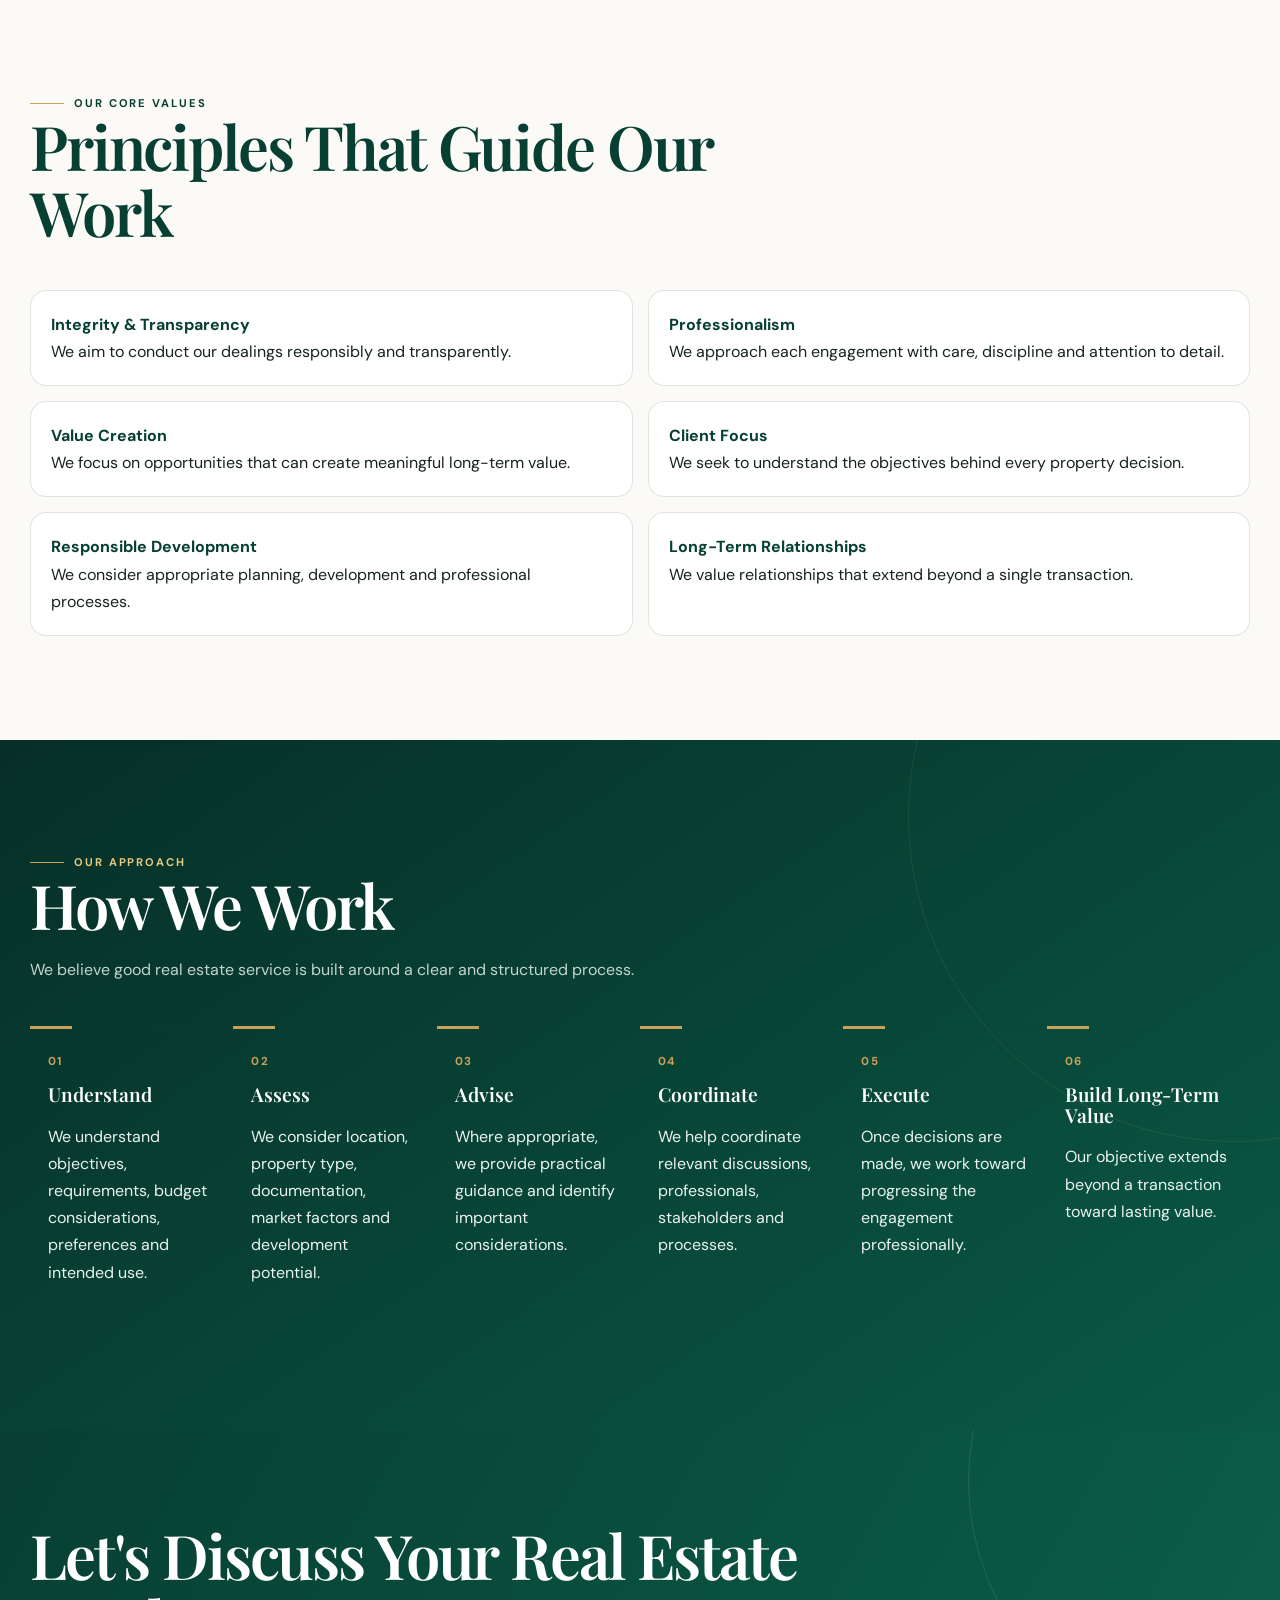
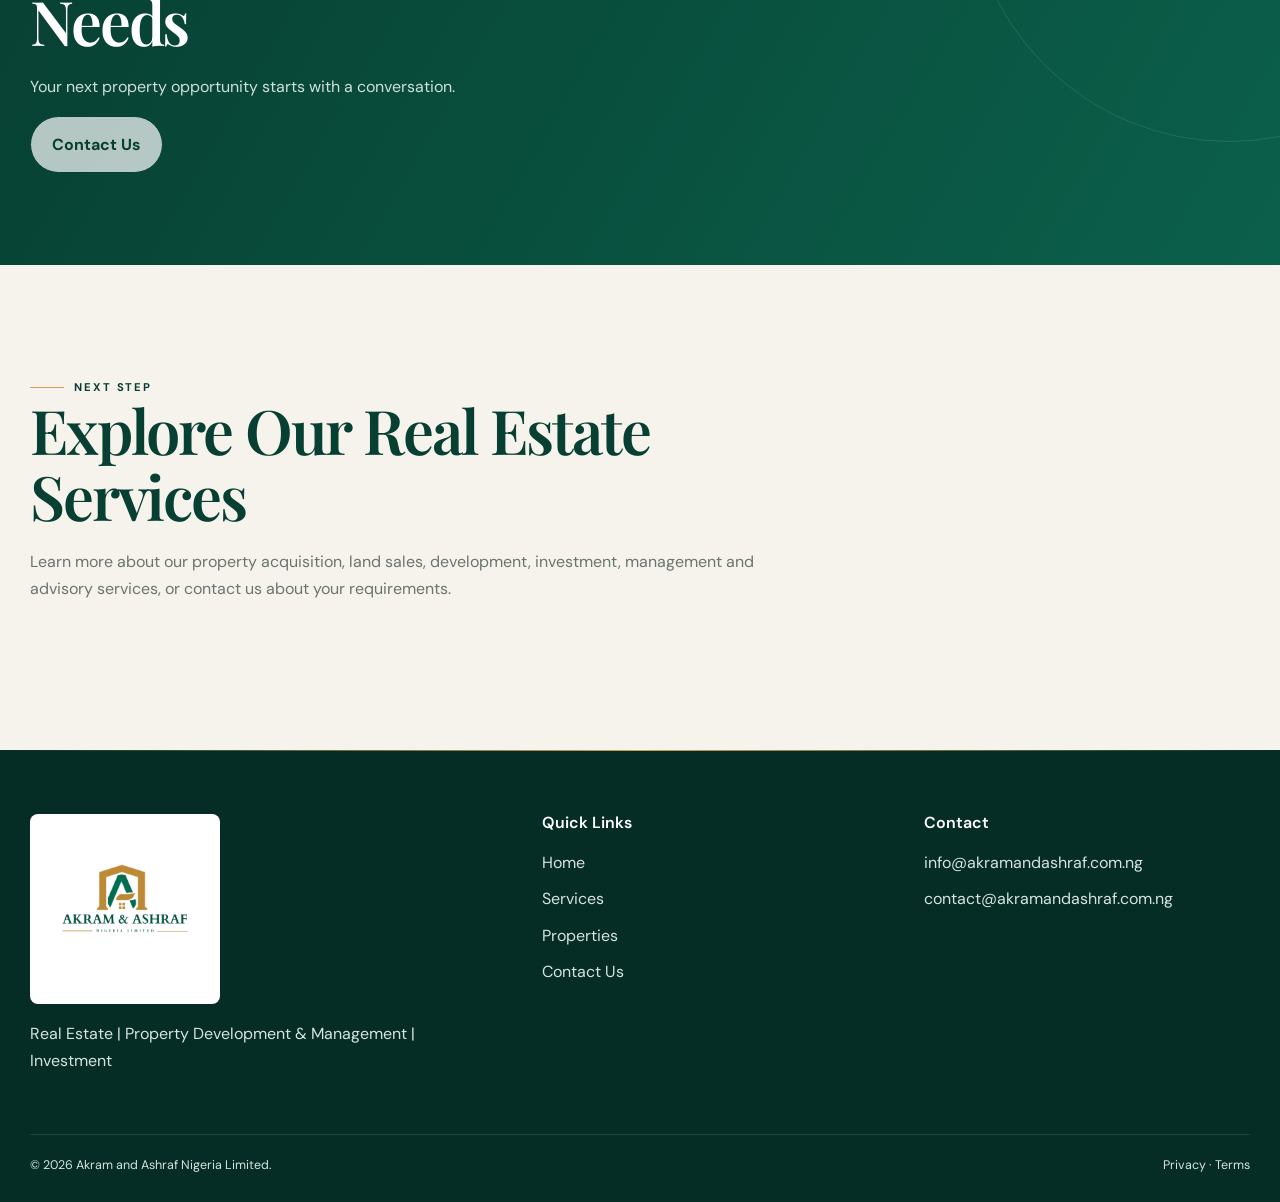
==== commit c4c649b2: "Add files via upload" ====
--- a/about.html
+++ b/about.html
@@ -1 +1,2 @@
-<!doctype html><html lang="en-NG"><head><meta charset="utf-8"><meta name="viewport" content="width=device-width,initial-scale=1"><title>About Us | Akram and Ashraf Nigeria Limited</title><meta name="description" content="Learn about Akram and Ashraf Nigeria Limited, our mission, vision, values and approach to real estate."><link rel="stylesheet" href="assets/styles.css"></head><body><header class="site-header"><div class="container header-inner"><a class="brand" href="index.html"><img src="assets/logo.png" alt="Akram and Ashraf Nigeria Limited"></a><button class="nav-toggle" aria-expanded="false">☰</button><nav class="site-nav"><a href="index.html">Home</a><a class="active" href="about.html">About Us</a><a href="services.html">Services</a><a href="properties.html">Properties</a><a href="contact.html">Contact Us</a><a class="nav-cta" href="contact.html">Enquire Now</a></nav></div></header><main><section class="page-hero"><div class="container"><div class="eyebrow">About Us</div><h1>Building Value. Creating Lasting Assets.</h1><p>Real estate solutions focused on acquisition, development, investment, land sales, property management and long-term value creation.</p></div></section><section class="section"><div class="container"><div class="visual-card" style="min-height:420px"><img src="assets/03-modern-tower.jpg" alt="Representative modern architecture"><div class="visual-caption"><span class="representative">Representative imagery</span><h3>Building Value. Creating Lasting Assets.</h3><p>Architecture imagery used to express our focus on development, investment and long-term value.</p></div></div></div></section><section class="section"><div class="container about-split"><div><div class="eyebrow">Who We Are</div><h2>Real Estate With Purpose</h2><div class="quote">“We don't simply see property as land or buildings. We see opportunities to build value, create assets, and shape the future.”</div></div><div><p>Akram and Ashraf Nigeria Limited is a Nigerian real estate company focused on creating value through property acquisition, development, investment, land sales, and property management.</p><p>We believe real estate is more than buying and selling. It is about identifying opportunities, making informed decisions, and creating valuable assets for individuals, families, businesses, investors and partners.</p><p>Our approach is built around integrity, professionalism, careful consideration and a clear understanding of client objectives.</p></div></div></section><section class="section section-soft"><div class="container grid-2"><div class="card"><div class="eyebrow">Our Mission</div><h2 style="font-size:2.3rem">Reliable. Value-Driven. Client-Focused.</h2><p>To provide reliable and value-driven real estate solutions that help individuals, businesses, and investors acquire, develop, manage, and invest in quality property assets.</p></div><div class="card"><div class="eyebrow">Our Vision</div><h2 style="font-size:2.3rem">A Trusted Real Estate Company in Nigeria</h2><p>To become a trusted and respected real estate company in Nigeria, recognised for integrity, quality, sustainable development, and long-term value creation.</p></div></div></section><section class="section"><div class="container"><div class="section-head"><div class="eyebrow">Our Core Values</div><h2>Principles That Guide Our Work</h2></div><div class="values"><div class="value"><strong>Integrity & Transparency</strong><span>We aim to conduct our dealings responsibly and transparently.</span></div><div class="value"><strong>Professionalism</strong><span>We approach each engagement with care, discipline and attention to detail.</span></div><div class="value"><strong>Value Creation</strong><span>We focus on opportunities that can create meaningful long-term value.</span></div><div class="value"><strong>Client Focus</strong><span>We seek to understand the objectives behind every property decision.</span></div><div class="value"><strong>Responsible Development</strong><span>We consider appropriate planning, development and professional processes.</span></div><div class="value"><strong>Long-Term Relationships</strong><span>We value relationships that extend beyond a single transaction.</span></div></div></div></section><section class="section section-dark"><div class="container"><div class="section-head"><div class="eyebrow" style="color:#e6c77f">Our Approach</div><h2>How We Work</h2><p>We believe good real estate service is built around a clear and structured process.</p></div><div class="process"><div class="step"><strong>01</strong><h3>Understand</h3><p>We understand objectives, requirements, budget considerations, preferences and intended use.</p></div><div class="step"><strong>02</strong><h3>Assess</h3><p>We consider location, property type, documentation, market factors and development potential.</p></div><div class="step"><strong>03</strong><h3>Advise</h3><p>Where appropriate, we provide practical guidance and identify important considerations.</p></div><div class="step"><strong>04</strong><h3>Coordinate</h3><p>We help coordinate relevant discussions, professionals, stakeholders and processes.</p></div><div class="step"><strong>05</strong><h3>Execute</h3><p>Once decisions are made, we work toward progressing the engagement professionally.</p></div><div class="step"><strong>06</strong><h3>Build Long-Term Value</h3><p>Our objective extends beyond a transaction toward lasting value.</p></div></div></div></section><section class="cta"><div class="container"><h2>Let's Discuss Your Real Estate Needs</h2><p>Your next property opportunity starts with a conversation.</p><a class="btn btn-secondary" href="contact.html">Contact Us</a></div></section></main><footer class="footer"><div class="container footer-grid"><div><img src="assets/logo.png" alt="Akram and Ashraf Nigeria Limited" style="width:205px"><p>Real Estate | Property Development & Management | Investment</p></div><div><h3>Quick Links</h3><div class="footer-links"><a href="index.html">Home</a><a href="services.html">Services</a><a href="properties.html">Properties</a><a href="contact.html">Contact Us</a></div></div><div><h3>Contact</h3><div class="footer-links"><a href="mailto:info@akramandashraf.com.ng">info@akramandashraf.com.ng</a><a href="mailto:contact@akramandashraf.com.ng">contact@akramandashraf.com.ng</a></div></div></div><div class="container footer-bottom"><span>© <span data-year></span> Akram and Ashraf Nigeria Limited.</span><span><a href="privacy.html">Privacy</a> · <a href="terms.html">Terms</a></span></div></footer><script src="assets/site.js"></script></body></html>
+<!doctype html><html lang="en-NG"><head><meta charset="utf-8"><meta name="viewport" content="width=device-width,initial-scale=1"><title>About Akram and Ashraf Nigeria Limited | Nigerian Real Estate Company</title><meta name="description" content="Learn about Akram and Ashraf Nigeria Limited, our mission, values and approach to property acquisition, development, investment and management."><link rel="stylesheet" href="assets/premium.css"><link rel="canonical" href="https://akramandashraf.com.ng/about.html"><meta name="robots" content="index,follow,max-image-preview:large"><meta name="author" content="Akram and Ashraf Nigeria Limited"><meta property="og:type" content="website"><meta property="og:title" content="About Akram and Ashraf Nigeria Limited | Nigerian Real Estate Company"><meta property="og:description" content="Learn about Akram and Ashraf Nigeria Limited, a Nigerian real estate company focused on property acquisition, land sales, development, investment and management."><meta property="og:url" content="https://akramandashraf.com.ng/about.html"><meta property="og:site_name" content="Akram and Ashraf Nigeria Limited"><meta property="og:locale" content="en_NG"><meta property="og:image" content="https://akramandashraf.com.ng/about.htmlassets/logo.png"><meta property="og:image:alt" content="Akram and Ashraf Nigeria Limited logo"><meta name="twitter:card" content="summary_large_image"><meta name="twitter:title" content="About Akram and Ashraf Nigeria Limited | Nigerian Real Estate Company"><meta name="twitter:description" content="Learn about Akram and Ashraf Nigeria Limited, a Nigerian real estate company focused on property acquisition, land sales, development, investment and management."><meta name="twitter:image" content="https://akramandashraf.com.ng/about.htmlassets/logo.png"><meta name="twitter:image:alt" content="Akram and Ashraf Nigeria Limited logo"><script type="application/ld+json">{"@type":"RealEstateAgent","@id":"https://akramandashraf.com.ng/#organization","name":"Akram and Ashraf Nigeria Limited","url":"https://akramandashraf.com.ng/","logo":"https://akramandashraf.com.ng/assets/logo.png","email":"info@akramandashraf.com.ng","description":"Nigerian real estate company focused on property acquisition, land sales, development, investment, property management and advisory services.","areaServed":[{"@type":"Country","name":"Nigeria"},{"@type":"City","name":"Abuja"}],"knowsAbout":["Real estate","Property acquisition","Land sales","Property development","Real estate investment","Property management","Property advisory"]}</script><script type="application/ld+json">{"@context":"https://schema.org","@type":"BreadcrumbList","itemListElement":[{"@type":"ListItem","position":1,"name":"Home","item":"https://akramandashraf.com.ng/"},{"@type":"ListItem","position":2,"name":"About Us","item":"https://akramandashraf.com.ng/about.html"}]}</script></head><body><header class="site-header"><div class="container header-inner"><a class="brand" href="index.html"><img src="assets/logo.png" alt="Akram and Ashraf Nigeria Limited"></a><button class="nav-toggle" aria-expanded="false">☰</button><nav class="site-nav"><a href="index.html">Home</a><a class="active" href="about.html">About Us</a><a href="services.html">Services</a><a href="properties.html">Properties</a><a href="contact.html">Contact Us</a><a class="nav-cta" href="contact.html">Enquire Now</a></nav></div></header><main>
+<nav class="breadcrumb" aria-label="Breadcrumb"><a href="index.html">Home</a> <span aria-hidden="true">/</span> <a href="about.html">About Us</a></nav><section class="page-hero"><div class="container"><div class="eyebrow">About Us</div><h1>Building Value. Creating Lasting Assets.</h1><p>Real estate solutions focused on acquisition, development, investment, land sales, property management and long-term value creation.</p></div></section><section class="section"><div class="container about-split"><div><div class="eyebrow">Who We Are</div><h2>Real Estate With Purpose</h2><div class="quote">“We don't simply see property as land or buildings. We see opportunities to build value, create assets, and shape the future.”</div></div><div><p>Akram and Ashraf Nigeria Limited is a Nigerian real estate company focused on creating value through property acquisition, development, investment, land sales, and property management.</p><p>We believe real estate is more than buying and selling. It is about identifying opportunities, making informed decisions, and creating valuable assets for individuals, families, businesses, investors and partners.</p><p>Our approach is built around integrity, professionalism, careful consideration and a clear understanding of client objectives.</p></div></div></section><section class="section section-soft"><div class="container grid-2"><div class="card"><div class="eyebrow">Our Mission</div><h2 style="font-size:2.3rem">Reliable. Value-Driven. Client-Focused.</h2><p>To provide reliable and value-driven real estate solutions that help individuals, businesses, and investors acquire, develop, manage, and invest in quality property assets.</p></div><div class="card"><div class="eyebrow">Our Vision</div><h2 style="font-size:2.3rem">A Trusted Real Estate Company in Nigeria</h2><p>To become a trusted and respected real estate company in Nigeria, recognised for integrity, quality, sustainable development, and long-term value creation.</p></div></div></section><section class="section"><div class="container"><div class="section-head"><div class="eyebrow">Our Core Values</div><h2>Principles That Guide Our Work</h2></div><div class="values"><div class="value"><strong>Integrity & Transparency</strong><span>We aim to conduct our dealings responsibly and transparently.</span></div><div class="value"><strong>Professionalism</strong><span>We approach each engagement with care, discipline and attention to detail.</span></div><div class="value"><strong>Value Creation</strong><span>We focus on opportunities that can create meaningful long-term value.</span></div><div class="value"><strong>Client Focus</strong><span>We seek to understand the objectives behind every property decision.</span></div><div class="value"><strong>Responsible Development</strong><span>We consider appropriate planning, development and professional processes.</span></div><div class="value"><strong>Long-Term Relationships</strong><span>We value relationships that extend beyond a single transaction.</span></div></div></div></section><section class="section section-dark"><div class="container"><div class="section-head"><div class="eyebrow" style="color:#e6c77f">Our Approach</div><h2>How We Work</h2><p>We believe good real estate service is built around a clear and structured process.</p></div><div class="process"><div class="step"><strong>01</strong><h3>Understand</h3><p>We understand objectives, requirements, budget considerations, preferences and intended use.</p></div><div class="step"><strong>02</strong><h3>Assess</h3><p>We consider location, property type, documentation, market factors and development potential.</p></div><div class="step"><strong>03</strong><h3>Advise</h3><p>Where appropriate, we provide practical guidance and identify important considerations.</p></div><div class="step"><strong>04</strong><h3>Coordinate</h3><p>We help coordinate relevant discussions, professionals, stakeholders and processes.</p></div><div class="step"><strong>05</strong><h3>Execute</h3><p>Once decisions are made, we work toward progressing the engagement professionally.</p></div><div class="step"><strong>06</strong><h3>Build Long-Term Value</h3><p>Our objective extends beyond a transaction toward lasting value.</p></div></div></div></section><section class="cta"><div class="container"><h2>Let's Discuss Your Real Estate Needs</h2><p>Your next property opportunity starts with a conversation.</p><a class="btn btn-secondary" href="contact.html">Contact Us</a></div></section><section class="section section-soft" aria-labelledby="about-next"><div class="container"><div class="section-head"><div class="eyebrow">Next Step</div><h2 id="about-next">Explore Our Real Estate Services</h2><p>Learn more about our <a href="services.html">property acquisition, land sales, development, investment, management and advisory services</a>, or <a href="contact.html">contact us</a> about your requirements.</p></div></div></section></main><footer class="footer"><div class="container footer-grid"><div><img src="assets/logo.png" alt="" style="width:190px;background:#fff;padding:7px;border-radius:8px"><p>Real Estate | Property Development & Management | Investment</p></div><div><h3>Quick Links</h3><div class="footer-links"><a href="index.html">Home</a><a href="services.html">Services</a><a href="properties.html">Properties</a><a href="contact.html">Contact Us</a></div></div><div><h3>Contact</h3><div class="footer-links"><a href="mailto:info@akramandashraf.com.ng">info@akramandashraf.com.ng</a><a href="mailto:contact@akramandashraf.com.ng">contact@akramandashraf.com.ng</a></div></div></div><div class="container footer-bottom"><span>© <span data-year></span> Akram and Ashraf Nigeria Limited.</span><span><a href="privacy.html">Privacy</a> · <a href="terms.html">Terms</a></span></div></footer><script src="assets/site.js"></script></body></html>
--- a/assets/premium.css
+++ b/assets/premium.css
@@ -0,0 +1,92 @@
+@import url('https://fonts.googleapis.com/css2?family=DM+Sans:wght@400;500;600;700&family=Playfair+Display:wght@500;600;700&display=swap');
+
+:root{
+  --green:#073f32;--green-2:#0b604b;--green-3:#0e7a5f;--gold:#c9a15a;--gold-light:#e7d3a5;
+  --cream:#f6f3ec;--paper:#fbfaf7;--ink:#17231f;--muted:#69756f;--white:#fff;
+  --line:rgba(7,63,50,.13);--shadow:0 24px 70px rgba(7,63,50,.12);--shadow-soft:0 12px 35px rgba(7,63,50,.08);
+  --radius:24px;--max:1220px
+}
+*{box-sizing:border-box}
+html{scroll-behavior:smooth}
+body{margin:0;font-family:'DM Sans',ui-sans-serif,system-ui,sans-serif;color:var(--ink);background:var(--paper);line-height:1.7;overflow-x:hidden}
+body:before{content:"";position:fixed;inset:0;pointer-events:none;opacity:.035;background-image:radial-gradient(#073f32 .7px,transparent .7px);background-size:8px 8px;z-index:-1}
+a{color:inherit;text-decoration:none}img{max-width:100%;display:block}button,input,select,textarea{font:inherit}button{cursor:pointer}
+.container{width:min(var(--max),calc(100% - 48px));margin:auto}
+
+/* Premium loading / scroll polish */
+body:after{content:"";position:fixed;left:0;top:0;width:0;height:3px;background:linear-gradient(90deg,var(--gold),#f0dfb6,var(--green-3));z-index:9999;transition:width .1s linear}
+body.scroll-progress:after{width:var(--scroll-progress,0%)}
+
+.topbar{background:var(--green);color:#eaf2ee;font-size:.78rem;letter-spacing:.02em}
+.topbar .container{display:flex;justify-content:space-between;gap:20px;padding:8px 0}.topbar a{color:#fff}
+.site-header{position:sticky;top:0;z-index:100;background:rgba(251,250,247,.84);backdrop-filter:blur(18px);border-bottom:1px solid rgba(7,63,50,.09);transition:.35s ease}
+.site-header.scrolled{background:rgba(251,250,247,.97);box-shadow:0 8px 30px rgba(7,63,50,.08)}
+.header-inner{height:88px;display:flex;align-items:center;justify-content:space-between;gap:28px}.brand img{width:188px;height:auto}
+.site-nav{display:flex;align-items:center;gap:30px;font-weight:600;font-size:.9rem}.site-nav a{position:relative;transition:.25s ease}
+.site-nav a:after{content:"";position:absolute;left:0;bottom:-11px;width:0;height:2px;background:var(--gold);transition:.3s ease}.site-nav a:hover,.site-nav a.active{color:var(--green)}.site-nav a:hover:after,.site-nav a.active:after{width:100%}
+.nav-cta{background:var(--green);color:#fff!important;padding:12px 19px;border-radius:999px;box-shadow:0 8px 20px rgba(7,63,50,.18)}.nav-cta:after{display:none}.nav-cta:hover{background:var(--green-2);transform:translateY(-2px)}
+.nav-toggle{display:none;border:0;background:transparent;font-size:1.65rem;color:var(--green)}
+
+h1,h2,h3{font-family:'Playfair Display',Georgia,serif;line-height:1.08;color:var(--green);margin:0 0 18px;font-weight:600}h1{font-size:clamp(3.2rem,7vw,6.5rem);letter-spacing:-.055em}h2{font-size:clamp(2.2rem,4.8vw,4rem);letter-spacing:-.035em}h3{font-size:1.45rem}.lead{font-size:1.08rem;color:#53625d;max-width:720px}
+.eyebrow{display:inline-flex;gap:10px;align-items:center;color:var(--green);font-weight:700;letter-spacing:.17em;text-transform:uppercase;font-size:.7rem}.eyebrow:before{content:"";width:34px;height:1px;background:var(--gold)}
+.gold{color:var(--gold)}
+
+/* Hero */
+.hero{position:relative;isolation:isolate;overflow:hidden;padding:112px 0 92px;background:linear-gradient(115deg,#f3f0e8 0%,#fbfaf7 48%,#e7f0eb 100%)}
+.hero:before{content:"";position:absolute;width:760px;height:760px;border:1px solid rgba(201,161,90,.25);border-radius:50%;right:-290px;top:-360px;animation:slowSpin 30s linear infinite}
+.hero:after{content:"";position:absolute;width:540px;height:540px;border:1px solid rgba(7,63,50,.11);border-radius:50%;right:-130px;top:-210px;animation:slowSpin 22s linear infinite reverse}
+.hero-grid{display:grid;grid-template-columns:1.12fr .88fr;gap:80px;align-items:center;position:relative;z-index:2}
+.hero-copy{position:relative}.hero-copy:before{content:"";position:absolute;left:-70px;top:12px;width:1px;height:150px;background:linear-gradient(var(--gold),transparent);opacity:.7}
+.hero h1 span{display:block;color:var(--gold)}.hero .actions{margin-top:34px}
+.hero-art{position:relative;min-height:530px;border-radius:36px;overflow:hidden;background:linear-gradient(150deg,#062f27,#0b604b 58%,#123f35);box-shadow:var(--shadow);transform:rotate(1deg)}
+.hero-art:before{content:"";position:absolute;inset:18px;border:1px solid rgba(255,255,255,.16);border-radius:28px}
+.hero-art:after{content:"";position:absolute;width:420px;height:420px;border:1px solid rgba(201,161,90,.6);border-radius:50%;right:-180px;top:-110px;box-shadow:0 0 0 30px rgba(201,161,90,.035),0 0 0 60px rgba(201,161,90,.025)}
+.arch{position:absolute;left:13%;right:13%;bottom:0;height:76%;border:1px solid rgba(255,255,255,.14);border-bottom:0;border-radius:240px 240px 0 0;overflow:hidden}
+.arch:before{content:"";position:absolute;inset:10% 11% 0;border:1px solid rgba(255,255,255,.1);border-bottom:0;border-radius:180px 180px 0 0}
+.arch:after{content:"";position:absolute;left:50%;top:14%;bottom:0;width:1px;background:rgba(255,255,255,.1);box-shadow:-105px 40px 0 rgba(255,255,255,.06),105px 40px 0 rgba(255,255,255,.06)}
+.hero-visual{position:relative;min-height:590px;border-radius:36px;overflow:hidden;box-shadow:var(--shadow);transform:rotate(1deg);background:#0a4f3f}.hero-visual>img{position:absolute;inset:0;width:100%;height:100%;object-fit:cover;object-position:center}.hero-image-overlay{position:absolute;inset:0;background:linear-gradient(180deg,rgba(4,39,32,.08) 15%,rgba(4,39,32,.18) 40%,rgba(4,39,32,.84) 100%)}.hero-visual:before{content:"";position:absolute;inset:18px;border:1px solid rgba(255,255,255,.2);border-radius:28px;z-index:2;pointer-events:none}.hero-visual:after{content:"";position:absolute;width:420px;height:420px;border:1px solid rgba(201,161,90,.58);border-radius:50%;right:-180px;top:-110px;box-shadow:0 0 0 30px rgba(201,161,90,.035),0 0 0 60px rgba(201,161,90,.025);z-index:1;pointer-events:none}.hero-card{position:absolute;left:28px;bottom:28px;right:28px;background:rgba(4,39,32,.86);border:1px solid rgba(255,255,255,.16);backdrop-filter:blur(16px);color:#fff;border-radius:24px;padding:26px;box-shadow:0 20px 50px rgba(0,0,0,.2);z-index:3}.image-label{position:absolute;right:24px;top:24px;z-index:4;background:rgba(4,39,32,.7);color:#f1eee5;border:1px solid rgba(255,255,255,.16);padding:7px 11px;border-radius:999px;font-size:.64rem;font-weight:700;letter-spacing:.05em;backdrop-filter:blur(10px)}
+.hero-card h2,.hero-card h3{color:#fff}.hero-card p{color:#c9d8d2}.hero-card:after{content:"100 HA";position:absolute;right:-8px;bottom:-38px;font:700 7rem 'Playfair Display',serif;color:rgba(255,255,255,.035);pointer-events:none}
+.metric-grid{display:grid;grid-template-columns:repeat(2,1fr);gap:10px;margin-top:20px}.metric{border:1px solid rgba(255,255,255,.12);padding:13px;border-radius:14px;background:rgba(255,255,255,.035)}.metric small{display:block;color:#a9c2b8;font-size:.66rem;text-transform:uppercase;letter-spacing:.12em}.metric strong{display:block;margin-top:3px;font-size:.88rem}
+
+.actions{display:flex;flex-wrap:wrap;gap:13px}.btn{display:inline-flex;align-items:center;justify-content:center;gap:9px;padding:14px 21px;border-radius:999px;border:1px solid var(--green);font-weight:700;transition:.3s ease;position:relative;overflow:hidden}.btn:before{content:"";position:absolute;inset:0;background:rgba(255,255,255,.13);transform:translateX(-105%);transition:.35s ease}.btn:hover:before{transform:translateX(0)}.btn>*{position:relative}.btn-primary{background:var(--green);color:#fff;box-shadow:0 12px 25px rgba(7,63,50,.17)}.btn-primary:hover{background:var(--green-2);transform:translateY(-3px);box-shadow:0 17px 30px rgba(7,63,50,.22)}.btn-secondary{color:var(--green);background:rgba(255,255,255,.7)}.btn-secondary:hover{background:#fff;transform:translateY(-3px);box-shadow:var(--shadow-soft)}
+
+.section{padding:104px 0}.section-soft{background:var(--cream)}.section-dark{background:linear-gradient(145deg,#062f27,#0a5945);color:#eaf3ef;position:relative;overflow:hidden}.section-dark:after{content:"";position:absolute;width:650px;height:650px;border:1px solid rgba(201,161,90,.12);border-radius:50%;right:-280px;top:-250px}.section-dark>*{position:relative;z-index:1}.section-dark h2,.section-dark h3{color:#fff}.section-head{max-width:780px;margin-bottom:44px}.section-head p{color:var(--muted)}.section-dark .section-head p{color:#c2d4cd}
+.grid-3{display:grid;grid-template-columns:repeat(3,1fr);gap:20px}.grid-2{display:grid;grid-template-columns:repeat(2,1fr);gap:24px}
+.card{border:1px solid var(--line);border-radius:var(--radius);padding:30px;background:rgba(255,255,255,.78);box-shadow:0 4px 18px rgba(7,63,50,.025);transition:.4s cubic-bezier(.2,.7,.2,1);position:relative;overflow:hidden}.card:before{content:"";position:absolute;left:0;top:0;width:100%;height:3px;background:linear-gradient(90deg,var(--gold),transparent);transform:scaleX(0);transform-origin:left;transition:.4s ease}.card:hover{transform:translateY(-8px);box-shadow:var(--shadow)}.card:hover:before{transform:scaleX(1)}
+.icon{width:48px;height:48px;border-radius:15px;background:#eaf1ed;color:var(--green);display:grid;place-items:center;font-weight:800;margin-bottom:21px;border:1px solid rgba(7,63,50,.08)}.service-card p,.card p{color:var(--muted)}.number{color:var(--gold);font-weight:800;letter-spacing:.1em}
+
+/* Property visuals */
+.property-card{border:1px solid var(--line);border-radius:30px;overflow:hidden;background:#fff;box-shadow:var(--shadow-soft);transition:.4s ease}.property-card:hover{transform:translateY(-6px);box-shadow:var(--shadow)}
+.property-visual{height:330px;background:linear-gradient(135deg,#062f27 0%,#0a5b46 58%,#183f36 100%);position:relative;display:flex;align-items:flex-end;padding:26px;color:#fff;overflow:hidden}.property-visual>img{position:absolute;inset:0;width:100%;height:100%;object-fit:cover}.property-image-overlay{position:absolute;inset:0;background:linear-gradient(180deg,rgba(6,47,39,.08),rgba(6,47,39,.78))}.property-visual .image-label{top:auto;right:20px;bottom:20px;font-size:.58rem}.property-visual .property-tag{z-index:3}
+.property-visual:before{content:"";position:absolute;width:360px;height:360px;border:1px solid rgba(201,161,90,.55);border-radius:50%;right:-130px;top:-120px;box-shadow:0 0 0 35px rgba(201,161,90,.035),0 0 0 70px rgba(201,161,90,.02)}
+.property-visual:after{content:"MAITAMA 2";position:absolute;right:25px;top:25px;writing-mode:vertical-rl;font-size:.7rem;letter-spacing:.28em;color:rgba(255,255,255,.45);font-weight:700}
+.property-visual .property-tag{position:relative;z-index:2}.property-tag{background:var(--gold);color:#fff;padding:8px 12px;border-radius:999px;font-size:.68rem;font-weight:800;text-transform:uppercase;letter-spacing:.08em;box-shadow:0 8px 18px rgba(0,0,0,.16)}
+.property-body{padding:32px}.facts{display:grid;grid-template-columns:repeat(2,1fr);gap:12px;margin:22px 0}.fact{background:#f5f7f4;border-radius:14px;padding:14px;border:1px solid rgba(7,63,50,.06)}.fact small{display:block;color:var(--muted);font-size:.66rem;text-transform:uppercase;letter-spacing:.1em}.fact strong{font-size:.9rem}.list{padding-left:18px;color:var(--muted)}
+
+.process{display:grid;grid-template-columns:repeat(6,1fr);gap:0}.step{padding:24px 18px;border-top:1px solid rgba(7,63,50,.16);position:relative}.step:before{content:"";position:absolute;left:0;top:-2px;width:42px;height:3px;background:var(--gold)}.step strong{display:block;color:var(--gold);font-size:.72rem;letter-spacing:.12em;margin-bottom:12px}.step h3{font-size:1.2rem}
+.audiences{display:grid;grid-template-columns:repeat(3,1fr);gap:16px}.audience{padding:22px;border:1px solid rgba(255,255,255,.15);border-radius:18px;background:rgba(255,255,255,.035);transition:.35s}.audience:hover{transform:translateY(-5px);border-color:rgba(201,161,90,.55);background:rgba(255,255,255,.055)}.audience p{color:#c3d5ce;margin:8px 0 0}
+
+.cta{padding:92px 0;background:linear-gradient(120deg,#073f32,#0b604b);color:#fff;position:relative;overflow:hidden}.cta:before{content:"";position:absolute;width:520px;height:520px;border:1px solid rgba(255,255,255,.1);border-radius:50%;right:-210px;top:-210px}.cta h2{color:#fff;max-width:900px}.cta p{color:#cfe0da;max-width:720px}
+.footer{background:#062d25;color:#d5e4df;padding:64px 0 25px;position:relative}.footer:before{content:"";position:absolute;left:0;right:0;top:0;height:1px;background:linear-gradient(90deg,transparent,var(--gold),transparent)}.footer-grid{display:grid;grid-template-columns:1.4fr 1fr 1fr;gap:55px}.footer h3{color:#fff;font-size:1rem;font-family:'DM Sans',sans-serif}.footer a{color:#d5e4df;transition:.25s}.footer a:hover{color:var(--gold-light);padding-left:3px}.footer-links{display:grid;gap:9px}.footer-bottom{border-top:1px solid rgba(255,255,255,.1);margin-top:44px;padding-top:20px;font-size:.78rem;display:flex;justify-content:space-between;gap:20px}
+
+.page-hero{padding:96px 0 80px;background:linear-gradient(120deg,var(--cream),#fbfaf7);border-bottom:1px solid var(--line);position:relative;overflow:hidden}.page-hero:after{content:"";position:absolute;width:440px;height:440px;border:1px solid rgba(201,161,90,.2);border-radius:50%;right:-160px;top:-160px}.page-hero h1{font-size:clamp(3rem,6vw,5.6rem);max-width:980px}.page-hero p{max-width:780px;color:var(--muted);font-size:1.08rem;position:relative;z-index:1}
+.about-split{display:grid;grid-template-columns:.8fr 1.2fr;gap:80px;align-items:start}.quote{border-left:3px solid var(--gold);padding:10px 0 10px 24px;font:italic 1.35rem 'Playfair Display',Georgia,serif;color:var(--green)}.values{display:grid;grid-template-columns:repeat(2,1fr);gap:15px}.value{padding:20px;border:1px solid var(--line);border-radius:16px;background:#fff}.value strong{display:block;color:var(--green)}
+.service-list{display:grid;gap:24px}.service-detail{padding:36px;border:1px solid var(--line);border-radius:26px;background:#fff;transition:.35s}.service-detail:hover{box-shadow:var(--shadow-soft);transform:translateY(-4px)}.service-detail ul{columns:2}
+.filters{display:grid;grid-template-columns:repeat(3,1fr);gap:14px;padding:20px;border:1px solid var(--line);border-radius:20px;background:#fff;margin-bottom:30px;box-shadow:var(--shadow-soft)}.field{display:grid;gap:7px}.field label{font-weight:700;font-size:.82rem;color:var(--green)}.field input,.field select,.field textarea{width:100%;border:1px solid #d7dfda;border-radius:13px;padding:13px 14px;background:#fff;color:var(--ink);outline:none;transition:.25s}.field input:focus,.field select:focus,.field textarea:focus{border-color:var(--gold);box-shadow:0 0 0 4px rgba(201,161,90,.12)}
+.contact-grid{display:grid;grid-template-columns:.75fr 1.25fr;gap:30px}.contact-panel{background:linear-gradient(145deg,#06372e,#0b604b);color:#fff;border-radius:28px;padding:34px;box-shadow:var(--shadow);position:relative;overflow:hidden}.contact-panel:after{content:"";position:absolute;width:300px;height:300px;border:1px solid rgba(201,161,90,.25);border-radius:50%;right:-130px;top:-100px}.contact-panel>*{position:relative;z-index:1}.contact-panel h2,.contact-panel h3{color:#fff}.contact-panel a{color:#fff}.form-card{border:1px solid var(--line);border-radius:28px;padding:34px;background:#fff;box-shadow:var(--shadow-soft)}.form-grid{display:grid;grid-template-columns:1fr 1fr;gap:18px}.full{grid-column:1/-1}.check-row{display:flex;gap:10px;align-items:flex-start;font-size:.88rem;color:var(--muted)}.form-status{margin-top:16px;padding:15px;border-radius:12px;display:none}.form-status.success{display:block;background:#eaf6ef;color:#185c3f}.form-status.error{display:block;background:#fff0ef;color:#8a2d24}
+
+.legal{max-width:900px}.legal h2{font-size:2rem;margin-top:42px}.legal p,.legal li{color:var(--muted)}[hidden]{display:none!important}.note{font-size:.84rem;color:var(--muted)}.breadcrumb{font-size:.78rem;color:var(--muted);margin-bottom:22px}.property-detail-grid{display:grid;grid-template-columns:1.15fr .85fr;gap:32px}.detail-panel{border:1px solid var(--line);border-radius:26px;padding:30px;background:#fff;box-shadow:var(--shadow-soft)}.keyfacts{display:grid;grid-template-columns:repeat(2,1fr);gap:12px}
+.detail-hero{min-height:500px;border-radius:32px;background:linear-gradient(145deg,#062f27,#0d7357);color:#fff;padding:38px;display:flex;flex-direction:column;justify-content:flex-end;position:relative;overflow:hidden;box-shadow:var(--shadow)}.detail-hero:before{content:"";position:absolute;width:560px;height:560px;border:1px solid rgba(201,161,90,.5);border-radius:50%;right:-200px;top:-170px}.detail-hero:after{content:"MAITAMA 2";position:absolute;right:25px;top:30px;writing-mode:vertical-rl;font:700 .7rem 'DM Sans',sans-serif;letter-spacing:.3em;color:rgba(255,255,255,.4)}.detail-hero>*{position:relative;z-index:1}.mini-map{min-height:260px;border-radius:20px;background:repeating-linear-gradient(45deg,#edf1ee 0,#edf1ee 8px,#e4e9e5 8px,#e4e9e5 10px);display:grid;place-items:center;color:var(--green);font-weight:800}
+.logo-note{font-size:.75rem;color:var(--muted)}
+
+/* Motion */
+.reveal{opacity:0;transform:translateY(28px);transition:opacity .75s ease,transform .75s cubic-bezier(.2,.7,.2,1)}.reveal.revealed{opacity:1;transform:none}.delay-1{transition-delay:.08s}.delay-2{transition-delay:.16s}.delay-3{transition-delay:.24s}.delay-4{transition-delay:.32s}
+.page-enter{animation:pageEnter .7s ease both}.float{animation:float 6s ease-in-out infinite}
+
+@keyframes pageEnter{from{opacity:0;transform:translateY(10px)}to{opacity:1;transform:none}}
+@keyframes float{0%,100%{transform:translateY(0)}50%{transform:translateY(-10px)}}
+@keyframes slowSpin{to{transform:rotate(360deg)}}
+@media(prefers-reduced-motion:reduce){*,*:before,*:after{animation:none!important;transition:none!important;scroll-behavior:auto!important}.reveal{opacity:1;transform:none}}
+
+@media(max-width:1000px){.hero-grid,.about-split,.contact-grid,.property-detail-grid{grid-template-columns:1fr}.hero-grid{gap:50px}.hero-art{min-height:470px}.hero-visual{min-height:500px}.grid-3,.audiences{grid-template-columns:1fr 1fr}.process{grid-template-columns:repeat(3,1fr)}.footer-grid{grid-template-columns:1fr 1fr}.site-nav{display:none;position:absolute;top:88px;left:0;right:0;background:rgba(251,250,247,.98);backdrop-filter:blur(18px);border-bottom:1px solid var(--line);padding:18px 24px;flex-direction:column;align-items:stretch;gap:2px;box-shadow:0 20px 30px rgba(7,63,50,.08)}.site-nav.open{display:flex}.site-nav a{padding:12px 0}.site-nav a:after{bottom:5px}.nav-toggle{display:block}.filters{grid-template-columns:1fr 1fr}.hero-copy:before{display:none}}
+@media(max-width:650px){.container{width:min(var(--max),calc(100% - 30px))}.topbar .container{display:none}.header-inner{height:74px}.brand img{width:154px}.site-nav{top:74px}.hero{padding:72px 0 65px}.hero-art{min-height:410px;border-radius:28px}.hero-visual{min-height:500px;border-radius:28px;transform:none}.hero-visual .hero-card{left:16px;right:16px;bottom:16px;padding:20px}.hero-visual .image-label{top:16px;right:16px;font-size:.56rem}.hero-card{left:16px;right:16px;bottom:16px;padding:20px}.metric-grid{grid-template-columns:1fr 1fr}.section{padding:72px 0}.grid-3,.grid-2,.audiences,.values,.footer-grid{grid-template-columns:1fr}.process{grid-template-columns:1fr 1fr}.facts,.keyfacts{grid-template-columns:1fr}.property-visual{height:245px}.page-hero{padding:68px 0 58px}.footer-bottom{flex-direction:column}.service-detail ul{columns:1}.form-grid{grid-template-columns:1fr}.full{grid-column:auto}h1{font-size:3rem}.hero h1{font-size:3.25rem}.hero-card:after{font-size:5rem}.detail-hero{min-height:400px}.filters{grid-template-columns:1fr}.actions .btn{width:100%}}
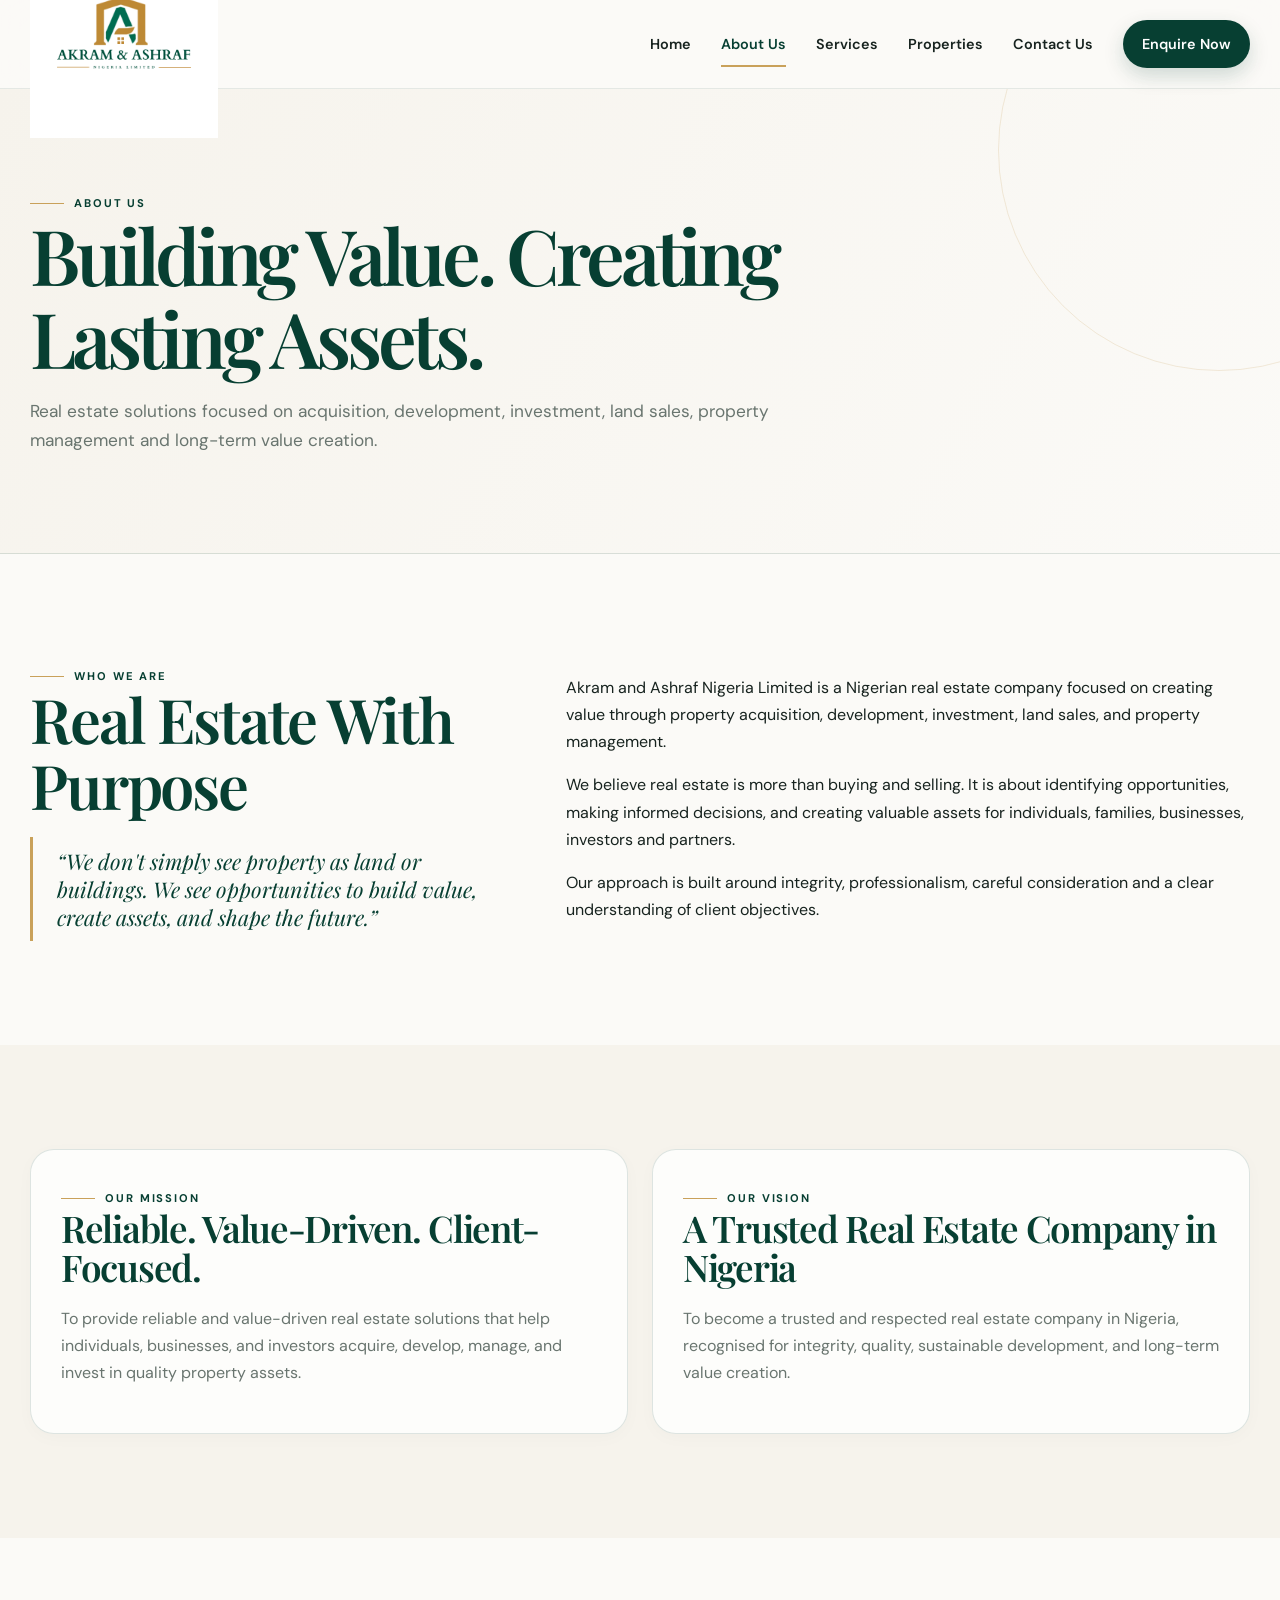
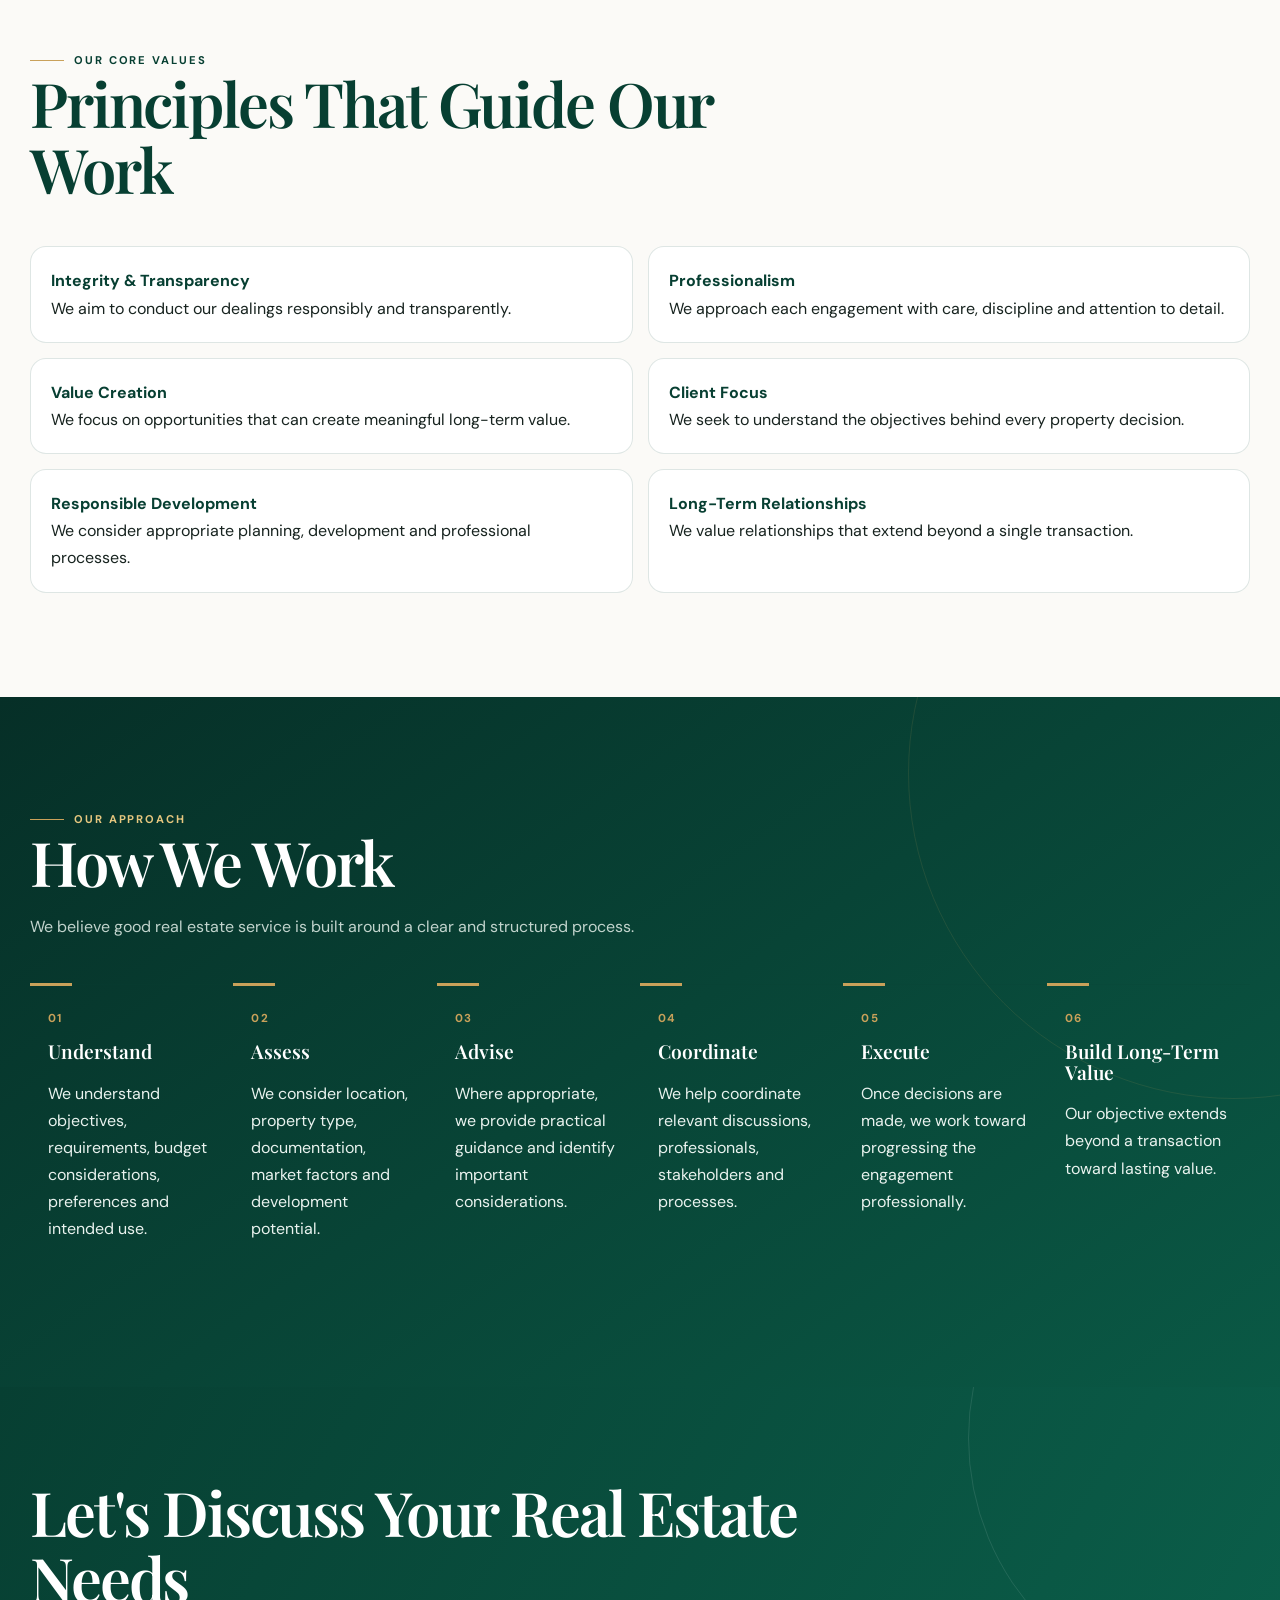
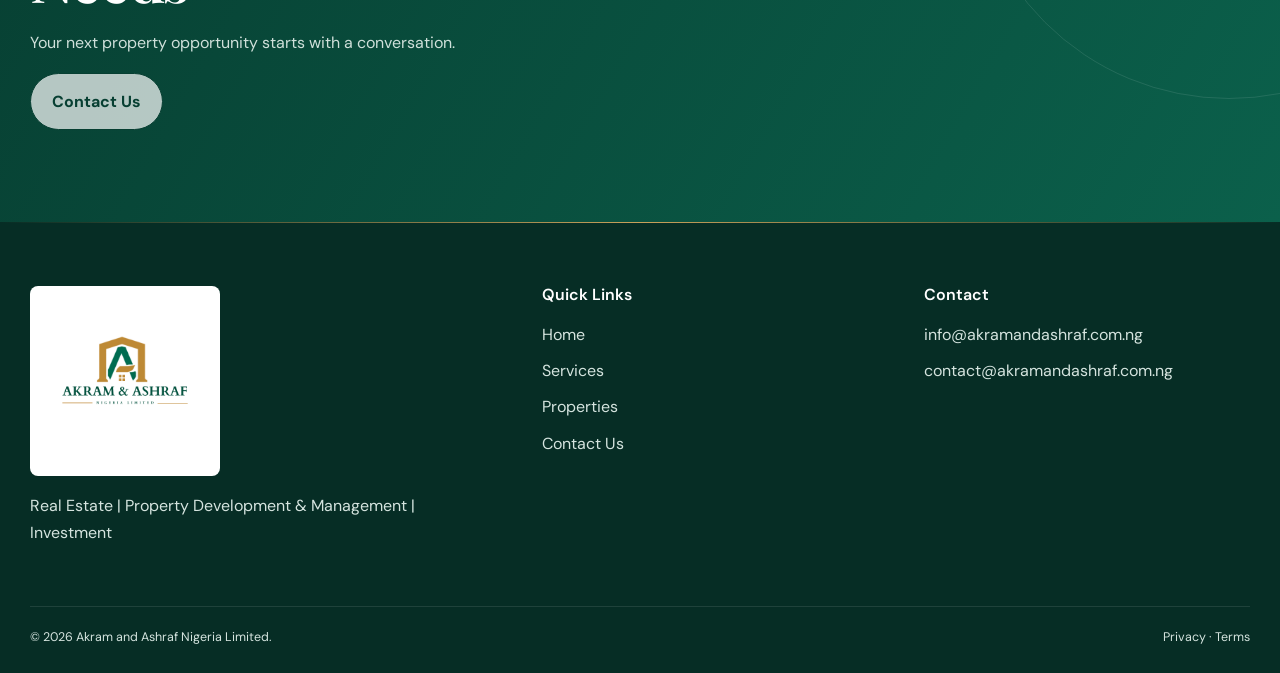
==== commit 9fd10b4d: "Add files via upload" ====
--- a/about.html
+++ b/about.html
@@ -1,2 +1 @@
-<!doctype html><html lang="en-NG"><head><meta charset="utf-8"><meta name="viewport" content="width=device-width,initial-scale=1"><title>About Akram and Ashraf Nigeria Limited | Nigerian Real Estate Company</title><meta name="description" content="Learn about Akram and Ashraf Nigeria Limited, our mission, values and approach to property acquisition, development, investment and management."><link rel="stylesheet" href="assets/premium.css"><link rel="canonical" href="https://akramandashraf.com.ng/about.html"><meta name="robots" content="index,follow,max-image-preview:large"><meta name="author" content="Akram and Ashraf Nigeria Limited"><meta property="og:type" content="website"><meta property="og:title" content="About Akram and Ashraf Nigeria Limited | Nigerian Real Estate Company"><meta property="og:description" content="Learn about Akram and Ashraf Nigeria Limited, a Nigerian real estate company focused on property acquisition, land sales, development, investment and management."><meta property="og:url" content="https://akramandashraf.com.ng/about.html"><meta property="og:site_name" content="Akram and Ashraf Nigeria Limited"><meta property="og:locale" content="en_NG"><meta property="og:image" content="https://akramandashraf.com.ng/about.htmlassets/logo.png"><meta property="og:image:alt" content="Akram and Ashraf Nigeria Limited logo"><meta name="twitter:card" content="summary_large_image"><meta name="twitter:title" content="About Akram and Ashraf Nigeria Limited | Nigerian Real Estate Company"><meta name="twitter:description" content="Learn about Akram and Ashraf Nigeria Limited, a Nigerian real estate company focused on property acquisition, land sales, development, investment and management."><meta name="twitter:image" content="https://akramandashraf.com.ng/about.htmlassets/logo.png"><meta name="twitter:image:alt" content="Akram and Ashraf Nigeria Limited logo"><script type="application/ld+json">{"@type":"RealEstateAgent","@id":"https://akramandashraf.com.ng/#organization","name":"Akram and Ashraf Nigeria Limited","url":"https://akramandashraf.com.ng/","logo":"https://akramandashraf.com.ng/assets/logo.png","email":"info@akramandashraf.com.ng","description":"Nigerian real estate company focused on property acquisition, land sales, development, investment, property management and advisory services.","areaServed":[{"@type":"Country","name":"Nigeria"},{"@type":"City","name":"Abuja"}],"knowsAbout":["Real estate","Property acquisition","Land sales","Property development","Real estate investment","Property management","Property advisory"]}</script><script type="application/ld+json">{"@context":"https://schema.org","@type":"BreadcrumbList","itemListElement":[{"@type":"ListItem","position":1,"name":"Home","item":"https://akramandashraf.com.ng/"},{"@type":"ListItem","position":2,"name":"About Us","item":"https://akramandashraf.com.ng/about.html"}]}</script></head><body><header class="site-header"><div class="container header-inner"><a class="brand" href="index.html"><img src="assets/logo.png" alt="Akram and Ashraf Nigeria Limited"></a><button class="nav-toggle" aria-expanded="false">☰</button><nav class="site-nav"><a href="index.html">Home</a><a class="active" href="about.html">About Us</a><a href="services.html">Services</a><a href="properties.html">Properties</a><a href="contact.html">Contact Us</a><a class="nav-cta" href="contact.html">Enquire Now</a></nav></div></header><main>
-<nav class="breadcrumb" aria-label="Breadcrumb"><a href="index.html">Home</a> <span aria-hidden="true">/</span> <a href="about.html">About Us</a></nav><section class="page-hero"><div class="container"><div class="eyebrow">About Us</div><h1>Building Value. Creating Lasting Assets.</h1><p>Real estate solutions focused on acquisition, development, investment, land sales, property management and long-term value creation.</p></div></section><section class="section"><div class="container about-split"><div><div class="eyebrow">Who We Are</div><h2>Real Estate With Purpose</h2><div class="quote">“We don't simply see property as land or buildings. We see opportunities to build value, create assets, and shape the future.”</div></div><div><p>Akram and Ashraf Nigeria Limited is a Nigerian real estate company focused on creating value through property acquisition, development, investment, land sales, and property management.</p><p>We believe real estate is more than buying and selling. It is about identifying opportunities, making informed decisions, and creating valuable assets for individuals, families, businesses, investors and partners.</p><p>Our approach is built around integrity, professionalism, careful consideration and a clear understanding of client objectives.</p></div></div></section><section class="section section-soft"><div class="container grid-2"><div class="card"><div class="eyebrow">Our Mission</div><h2 style="font-size:2.3rem">Reliable. Value-Driven. Client-Focused.</h2><p>To provide reliable and value-driven real estate solutions that help individuals, businesses, and investors acquire, develop, manage, and invest in quality property assets.</p></div><div class="card"><div class="eyebrow">Our Vision</div><h2 style="font-size:2.3rem">A Trusted Real Estate Company in Nigeria</h2><p>To become a trusted and respected real estate company in Nigeria, recognised for integrity, quality, sustainable development, and long-term value creation.</p></div></div></section><section class="section"><div class="container"><div class="section-head"><div class="eyebrow">Our Core Values</div><h2>Principles That Guide Our Work</h2></div><div class="values"><div class="value"><strong>Integrity & Transparency</strong><span>We aim to conduct our dealings responsibly and transparently.</span></div><div class="value"><strong>Professionalism</strong><span>We approach each engagement with care, discipline and attention to detail.</span></div><div class="value"><strong>Value Creation</strong><span>We focus on opportunities that can create meaningful long-term value.</span></div><div class="value"><strong>Client Focus</strong><span>We seek to understand the objectives behind every property decision.</span></div><div class="value"><strong>Responsible Development</strong><span>We consider appropriate planning, development and professional processes.</span></div><div class="value"><strong>Long-Term Relationships</strong><span>We value relationships that extend beyond a single transaction.</span></div></div></div></section><section class="section section-dark"><div class="container"><div class="section-head"><div class="eyebrow" style="color:#e6c77f">Our Approach</div><h2>How We Work</h2><p>We believe good real estate service is built around a clear and structured process.</p></div><div class="process"><div class="step"><strong>01</strong><h3>Understand</h3><p>We understand objectives, requirements, budget considerations, preferences and intended use.</p></div><div class="step"><strong>02</strong><h3>Assess</h3><p>We consider location, property type, documentation, market factors and development potential.</p></div><div class="step"><strong>03</strong><h3>Advise</h3><p>Where appropriate, we provide practical guidance and identify important considerations.</p></div><div class="step"><strong>04</strong><h3>Coordinate</h3><p>We help coordinate relevant discussions, professionals, stakeholders and processes.</p></div><div class="step"><strong>05</strong><h3>Execute</h3><p>Once decisions are made, we work toward progressing the engagement professionally.</p></div><div class="step"><strong>06</strong><h3>Build Long-Term Value</h3><p>Our objective extends beyond a transaction toward lasting value.</p></div></div></div></section><section class="cta"><div class="container"><h2>Let's Discuss Your Real Estate Needs</h2><p>Your next property opportunity starts with a conversation.</p><a class="btn btn-secondary" href="contact.html">Contact Us</a></div></section><section class="section section-soft" aria-labelledby="about-next"><div class="container"><div class="section-head"><div class="eyebrow">Next Step</div><h2 id="about-next">Explore Our Real Estate Services</h2><p>Learn more about our <a href="services.html">property acquisition, land sales, development, investment, management and advisory services</a>, or <a href="contact.html">contact us</a> about your requirements.</p></div></div></section></main><footer class="footer"><div class="container footer-grid"><div><img src="assets/logo.png" alt="" style="width:190px;background:#fff;padding:7px;border-radius:8px"><p>Real Estate | Property Development & Management | Investment</p></div><div><h3>Quick Links</h3><div class="footer-links"><a href="index.html">Home</a><a href="services.html">Services</a><a href="properties.html">Properties</a><a href="contact.html">Contact Us</a></div></div><div><h3>Contact</h3><div class="footer-links"><a href="mailto:info@akramandashraf.com.ng">info@akramandashraf.com.ng</a><a href="mailto:contact@akramandashraf.com.ng">contact@akramandashraf.com.ng</a></div></div></div><div class="container footer-bottom"><span>© <span data-year></span> Akram and Ashraf Nigeria Limited.</span><span><a href="privacy.html">Privacy</a> · <a href="terms.html">Terms</a></span></div></footer><script src="assets/site.js"></script></body></html>
+<!doctype html><html lang="en-NG"><head><meta charset="utf-8"><meta name="viewport" content="width=device-width,initial-scale=1"><title>About Akram and Ashraf Nigeria Limited | Nigerian Real Estate Company</title><meta name="description" content="Learn about Akram and Ashraf Nigeria Limited, our mission, values and approach to property acquisition, development, investment and management."><link rel="stylesheet" href="assets/premium.css"><link rel="canonical" href="https://akramandashraf.com.ng/about.html"><meta name="robots" content="index,follow,max-image-preview:large"><meta property="og:type" content="website"><meta property="og:title" content="About Akram and Ashraf Nigeria Limited"><meta property="og:description" content="Learn about our mission, values and approach to real estate, property development and investment."><meta property="og:url" content="https://akramandashraf.com.ng/about.html"><meta property="og:site_name" content="Akram and Ashraf Nigeria Limited"><meta name="twitter:card" content="summary"><meta name="twitter:title" content="About Akram and Ashraf Nigeria Limited"><meta name="twitter:description" content="Learn about our mission, values and approach to real estate, property development and investment."></head><body><header class="site-header"><div class="container header-inner"><a class="brand" href="index.html"><img src="assets/logo.png" alt="Akram and Ashraf Nigeria Limited"></a><button class="nav-toggle" aria-expanded="false">☰</button><nav class="site-nav"><a href="index.html">Home</a><a class="active" href="about.html">About Us</a><a href="services.html">Services</a><a href="properties.html">Properties</a><a href="contact.html">Contact Us</a><a class="nav-cta" href="contact.html">Enquire Now</a></nav></div></header><main><section class="page-hero"><div class="container"><div class="eyebrow">About Us</div><h1>Building Value. Creating Lasting Assets.</h1><p>Real estate solutions focused on acquisition, development, investment, land sales, property management and long-term value creation.</p></div></section><section class="section"><div class="container about-split"><div><div class="eyebrow">Who We Are</div><h2>Real Estate With Purpose</h2><div class="quote">“We don't simply see property as land or buildings. We see opportunities to build value, create assets, and shape the future.”</div></div><div><p>Akram and Ashraf Nigeria Limited is a Nigerian real estate company focused on creating value through property acquisition, development, investment, land sales, and property management.</p><p>We believe real estate is more than buying and selling. It is about identifying opportunities, making informed decisions, and creating valuable assets for individuals, families, businesses, investors and partners.</p><p>Our approach is built around integrity, professionalism, careful consideration and a clear understanding of client objectives.</p></div></div></section><section class="section section-soft"><div class="container grid-2"><div class="card"><div class="eyebrow">Our Mission</div><h2 style="font-size:2.3rem">Reliable. Value-Driven. Client-Focused.</h2><p>To provide reliable and value-driven real estate solutions that help individuals, businesses, and investors acquire, develop, manage, and invest in quality property assets.</p></div><div class="card"><div class="eyebrow">Our Vision</div><h2 style="font-size:2.3rem">A Trusted Real Estate Company in Nigeria</h2><p>To become a trusted and respected real estate company in Nigeria, recognised for integrity, quality, sustainable development, and long-term value creation.</p></div></div></section><section class="section"><div class="container"><div class="section-head"><div class="eyebrow">Our Core Values</div><h2>Principles That Guide Our Work</h2></div><div class="values"><div class="value"><strong>Integrity & Transparency</strong><span>We aim to conduct our dealings responsibly and transparently.</span></div><div class="value"><strong>Professionalism</strong><span>We approach each engagement with care, discipline and attention to detail.</span></div><div class="value"><strong>Value Creation</strong><span>We focus on opportunities that can create meaningful long-term value.</span></div><div class="value"><strong>Client Focus</strong><span>We seek to understand the objectives behind every property decision.</span></div><div class="value"><strong>Responsible Development</strong><span>We consider appropriate planning, development and professional processes.</span></div><div class="value"><strong>Long-Term Relationships</strong><span>We value relationships that extend beyond a single transaction.</span></div></div></div></section><section class="section section-dark"><div class="container"><div class="section-head"><div class="eyebrow" style="color:#e6c77f">Our Approach</div><h2>How We Work</h2><p>We believe good real estate service is built around a clear and structured process.</p></div><div class="process"><div class="step"><strong>01</strong><h3>Understand</h3><p>We understand objectives, requirements, budget considerations, preferences and intended use.</p></div><div class="step"><strong>02</strong><h3>Assess</h3><p>We consider location, property type, documentation, market factors and development potential.</p></div><div class="step"><strong>03</strong><h3>Advise</h3><p>Where appropriate, we provide practical guidance and identify important considerations.</p></div><div class="step"><strong>04</strong><h3>Coordinate</h3><p>We help coordinate relevant discussions, professionals, stakeholders and processes.</p></div><div class="step"><strong>05</strong><h3>Execute</h3><p>Once decisions are made, we work toward progressing the engagement professionally.</p></div><div class="step"><strong>06</strong><h3>Build Long-Term Value</h3><p>Our objective extends beyond a transaction toward lasting value.</p></div></div></div></section><section class="cta"><div class="container"><h2>Let's Discuss Your Real Estate Needs</h2><p>Your next property opportunity starts with a conversation.</p><a class="btn btn-secondary" href="contact.html">Contact Us</a></div></section></main><footer class="footer"><div class="container footer-grid"><div><img src="assets/logo.png" alt="Akram and Ashraf Nigeria Limited" style="width:190px;background:#fff;padding:7px;border-radius:8px"><p>Real Estate | Property Development & Management | Investment</p></div><div><h3>Quick Links</h3><div class="footer-links"><a href="index.html">Home</a><a href="services.html">Services</a><a href="properties.html">Properties</a><a href="contact.html">Contact Us</a></div></div><div><h3>Contact</h3><div class="footer-links"><a href="mailto:info@akramandashraf.com.ng">info@akramandashraf.com.ng</a><a href="mailto:contact@akramandashraf.com.ng">contact@akramandashraf.com.ng</a></div></div></div><div class="container footer-bottom"><span>© <span data-year></span> Akram and Ashraf Nigeria Limited.</span><span><a href="privacy.html">Privacy</a> · <a href="terms.html">Terms</a></span></div></footer><script src="assets/site.js"></script></body></html>
